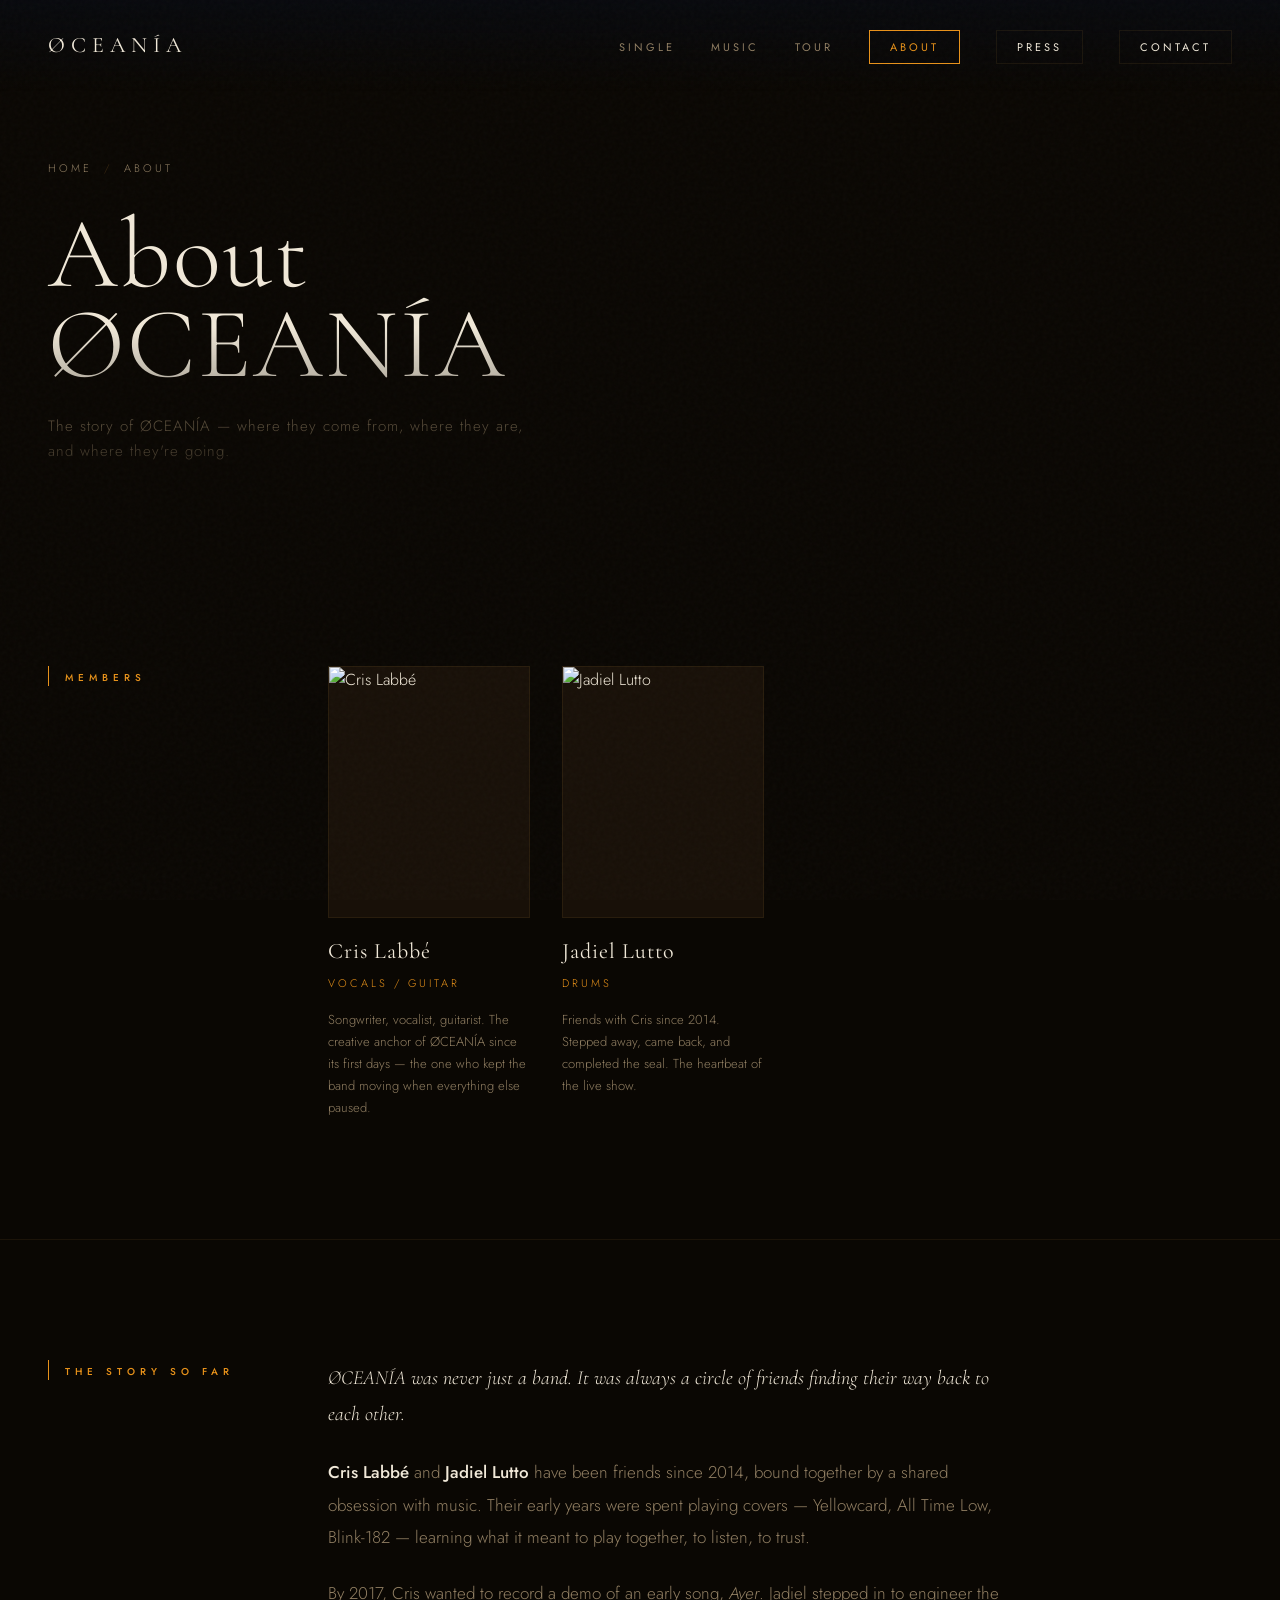
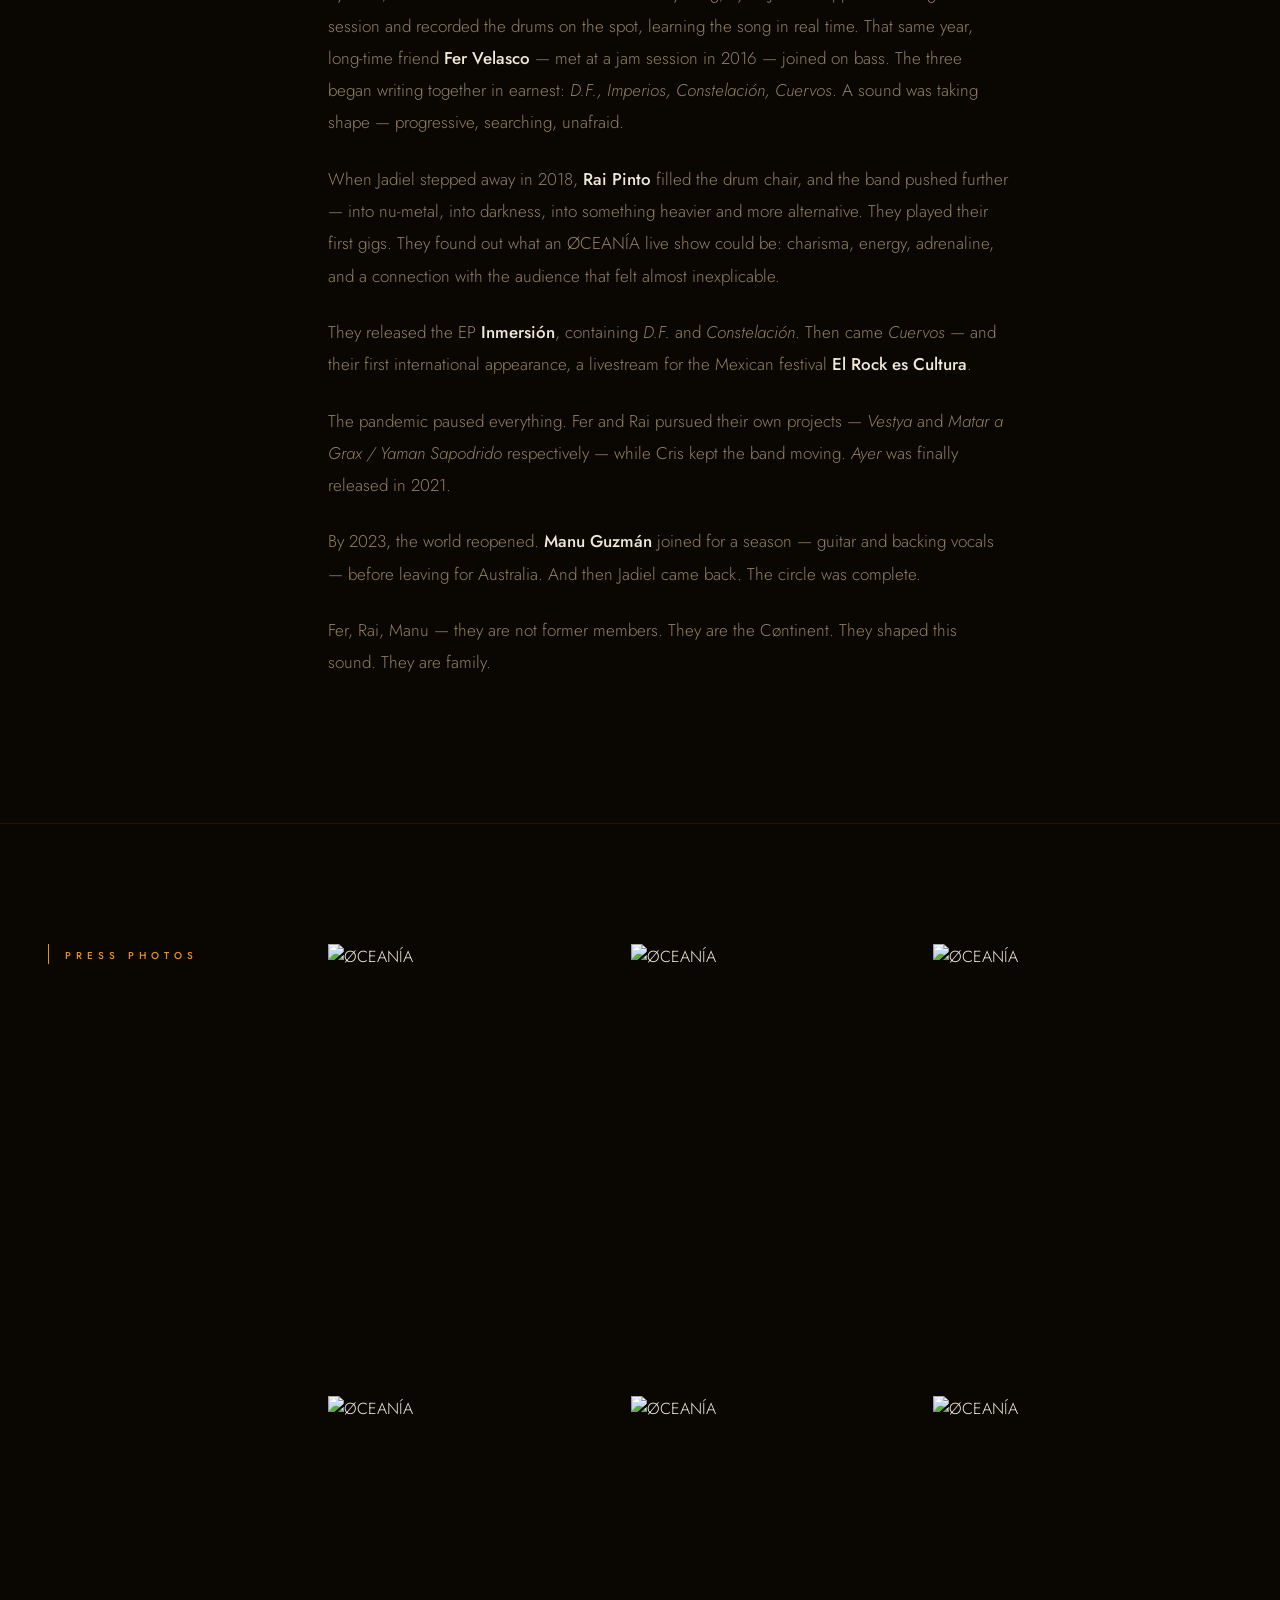
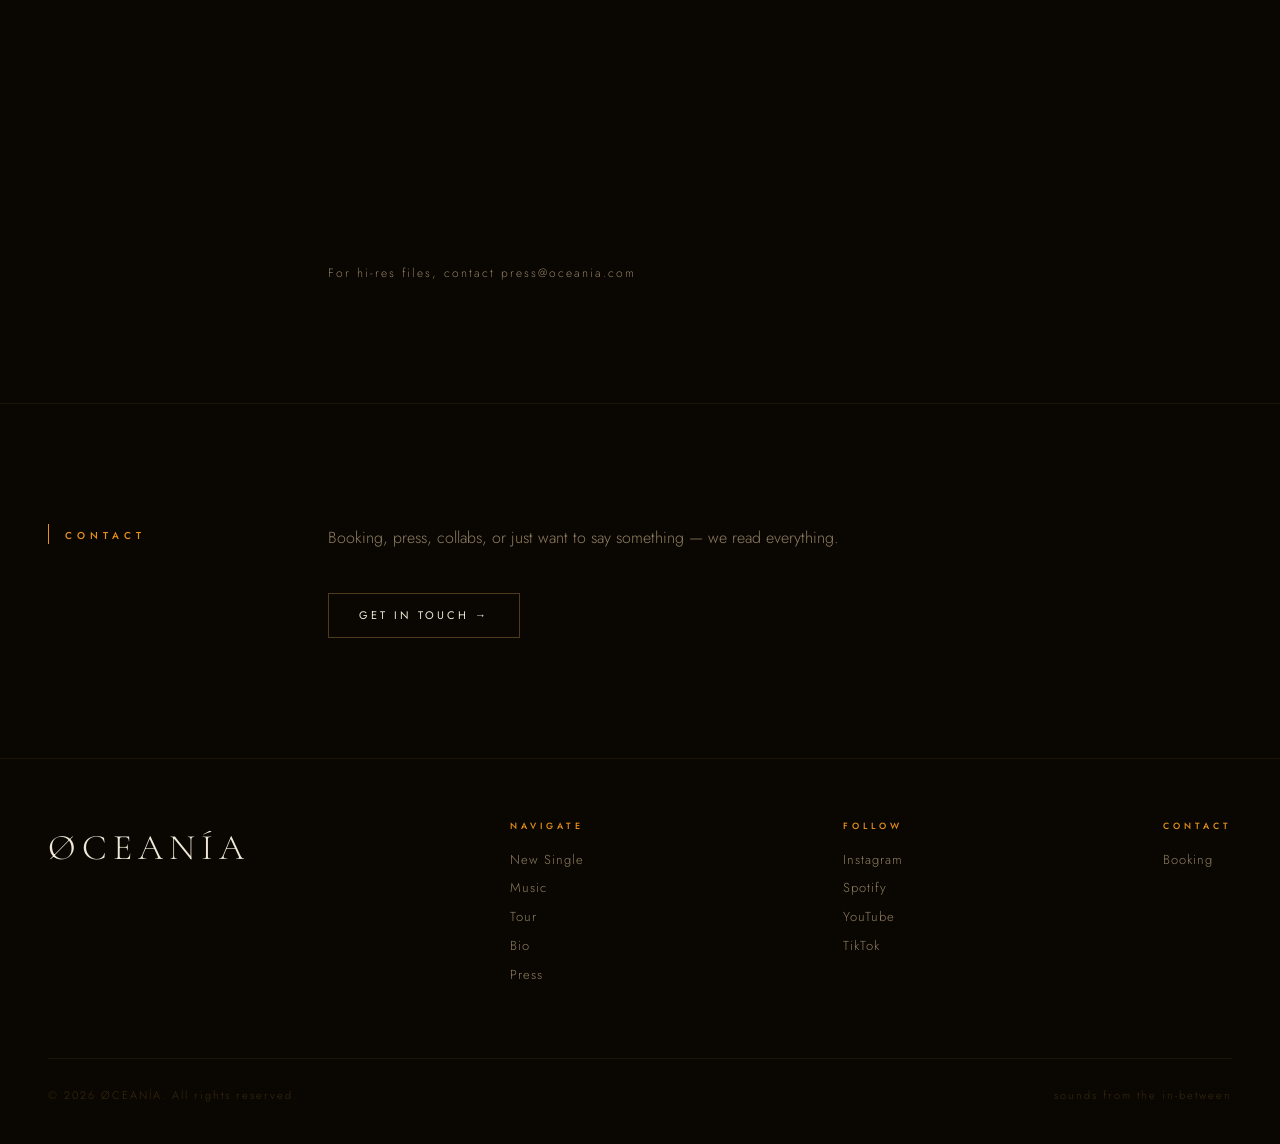
==== bio.html @ f7e3e427 "Add files via upload" ====
<!DOCTYPE html>
<!--
  ============================================================
  ØCEANÍA — Bio / Press Page
  FILE: bio.html
  ============================================================

  PAGE STRUCTURE:
  1. <head>             → Meta tags, fonts, linked stylesheet
  2. <nav>              → Fixed navigation bar
  3. .page-hero         → Title banner
  4. #story-so-far      → The Story So Far — band history
  5. #story-right-now   → The Story Right Now — current chapter / press
  6. #members           → Cris & Jadiel + the extended family
  7. #photos            → Press photo gallery
  8. #contact           → Booking and press contacts
  9. <footer>           → Footer

  LINKED FILES:
  - styles.css  → all visual styles
  - script.js   → nav scroll + reveal animations
  ============================================================
-->
<html lang="en">
<head>
  <meta charset="UTF-8">
  <meta name="viewport" content="width=device-width, initial-scale=1.0">
  <meta name="description" content="ØCEANÍA — The story of Cris Labbé and Jadiel Lutto. Bio, press, and contact.">
  <title>ØCEANÍA — About</title>

  <link href="https://fonts.googleapis.com/css2?family=Cormorant+Garamond:ital,wght@0,300;0,400;0,600;1,300;1,400&family=Jost:wght@200;300;400;500&display=swap" rel="stylesheet">
  <link rel="stylesheet" href="styles.css">
</head>
<body>

  <!-- ============================================================
       NAVIGATION
       Same structure as index.html.
       "nav-active" highlights the current page.
  ============================================================ -->
  <nav class="nav" id="main-nav">
    <a href="index.html" class="nav-logo">ØCEANÍA</a>
    <ul class="nav-links">
      <li><a href="index.html#single">Single</a></li>
      <li><a href="index.html#music">Music</a></li>
      <li><a href="index.html#tour">Tour</a></li>
      <li><a href="bio.html" class="nav-cta nav-active">About</a></li>
      <li><a href="press.html" class="nav-cta">Press</a></li>
      <li><a href="contact.html" class="nav-cta">Contact</a></li>
    </ul>
  </nav>


  <!-- ============================================================
       PAGE HERO / TITLE BANNER
  ============================================================ -->
  <header class="page-hero bio-page-hero">
    <div class="page-hero-inner">

      <div class="breadcrumb">
        <a href="index.html">Home</a>
        <span class="breadcrumb-sep">/</span>
        <span>About</span>
      </div>

      <h1 class="page-hero-title">About <br> ØCEANÍA</h1>

      <p class="page-hero-sub">
        The story of ØCEANÍA — where they come from,
        where they are, and where they're going.
      </p>

    </div>
  </header>

<!-- ============================================================
       SECTION 3: THE MEMBERS
       ============================================================
       TO ADD PHOTOS — replace .member-photo-placeholder with:
       <img src="images/cris.jpg" alt="Cris Labbé">
  ============================================================ -->
  <section class="bio-section" id="members">
    <div class="two-col reveal">

      <div class="col-label">
        <p class="col-label-text">Members</p>
      </div>

      <div>
        <div class="members-grid">

          <!-- CRIS LABBÉ -->
          <div class="member-card">
            <div class="member-photo">
              <img src="images/Members/member-cris-racconto.jpg" alt="Cris Labbé">
              <div class="member-photo-placeholder">
              </div>
            </div>
            <p class="member-name">Cris Labbé</p>
            <p class="member-role">Vocals / Guitar</p>
            <p class="member-bio">
              Songwriter, vocalist, guitarist. The creative anchor
              of ØCEANÍA since its first days — the one who kept
              the band moving when everything else paused.
            </p>
          </div>

          <!-- JADIEL LUTTO -->
          <div class="member-card">
            <div class="member-photo">
                <img src="images/Members/member-jadiel-racconto.jpg" alt="Jadiel Lutto">
              <div class="member-photo-placeholder">
                <p class="photo-hint"></p>
              </div>
            </div>
            <p class="member-name">Jadiel Lutto</p>
            <p class="member-role">Drums</p>
            <p class="member-bio">
              Friends with Cris since 2014. Stepped away,
              came back, and completed the seal. The heartbeat
              of the live show.
            </p>
          </div>

        </div>
      </section>
  

  <!-- ============================================================
       SECTION 1: THE STORY SO FAR
       ============================================================
       The full band history.
       Named as a nod to The Story So Far — intentional reference.
       Update this as the band's history grows.
  ============================================================ -->
  <section class="bio-section" id="story-so-far">
    <div class="two-col reveal">

      <div class="col-label">
        <p class="col-label-text">The Story So Far</p>
      </div>

      <div class="bio-text">

        <!-- Opening pull quote — the emotional core -->
        <p>
          ØCEANÍA was never just a band. It was always a circle
          of friends finding their way back to each other.
        </p>

        <p>
          <strong>Cris Labbé</strong> and <strong>Jadiel Lutto</strong>
          have been friends since 2014, bound together by a shared
          obsession with music. Their early years were spent playing
          covers — Yellowcard, All Time Low, Blink-182 — learning
          what it meant to play together, to listen, to trust.
        </p>

        <p>
          By 2017, Cris wanted to record a demo of an early song,
          <em>Ayer</em>. Jadiel stepped in to engineer the session
          and recorded the drums on the spot, learning the song in
          real time. That same year, long-time friend
          <strong>Fer Velasco</strong> — met at a jam session in 2016 —
          joined on bass. The three began writing together in earnest:
          <em>D.F., Imperios, Constelación, Cuervos</em>. A sound
          was taking shape — progressive, searching, unafraid.
        </p>

        <p>
          When Jadiel stepped away in 2018, <strong>Rai Pinto</strong>
          filled the drum chair, and the band pushed further —
          into nu-metal, into darkness, into something heavier and
          more alternative. They played their first gigs. They found
          out what an ØCEANÍA live show could be: charisma, energy,
          adrenaline, and a connection with the audience that felt
          almost inexplicable.
        </p>

        <p>
          They released the EP <strong>Inmersión</strong>, containing
          <em>D.F.</em> and <em>Constelación</em>. Then came
          <em>Cuervos</em> — and their first international appearance,
          a livestream for the Mexican festival
          <strong>El Rock es Cultura</strong>.
        </p>

        <p>
          The pandemic paused everything. Fer and Rai pursued their
          own projects — <em>Vestya</em> and <em>Matar a Grax / Yaman Sapodrido</em>
          respectively — while Cris kept the band moving. <em>Ayer</em>
          was finally released in 2021.
        </p>

        <p>
          By 2023, the world reopened. <strong>Manu Guzmán</strong>
          joined for a season — guitar and backing vocals — before
          leaving for Australia. And then Jadiel came back.
          The circle was complete.
        </p>

        <p>
          Fer, Rai, Manu — they are not former members.
          They are the Cøntinent. They shaped this sound.
          They are family.
        </p>

      </div>
    </div>
  </section>


  

  


  <!-- ============================================================
       SECTION 4: PRESS PHOTOS
       ============================================================
       TO USE REAL PHOTOS — replace .press-photo-inner with:
       <img src="images/press-1.jpg" alt="ØCEANÍA" style="width:100%;height:100%;object-fit:cover;">
  ============================================================ -->
  <section class="bio-section" id="photos">
    <div class="two-col reveal">

      <div class="col-label">
        <p class="col-label-text">Press Photos</p>
      </div>

      <div>
        <div class="photos-grid">

          <div class="press-photo">
            <img src="images/Live/live-oceania-1.jpeg" alt="ØCEANÍA" style="width:100%;height:100%;object-fit:cover;">
            <div class="press-photo-overlay">
              <a href="images/Live/live-oceania-1.jpeg" class="photo-download-hint" download>Download ↓</a>
            </div>
          </div>

          <div class="press-photo">
            <img src="images/Live/live-oceania-2.jpeg" alt="ØCEANÍA" style="width:100%;height:100%;object-fit:cover;">
            <div class="press-photo-overlay">
              <a href="images/Live/live-oceania-2.jpeg" class="photo-download-hint" download>Download ↓</a>
            </div>
          </div>

          <div class="press-photo">
            <img src="images/Live/live-oceania-3.jpeg" alt="ØCEANÍA" style="width:100%;height:100%;object-fit:cover;">
            <div class="press-photo-overlay">
              <a href="images/Live/live-oceania-3.jpeg" class="photo-download-hint" download>Download ↓</a>
            </div>
          </div>

          <div class="press-photo">
            <img src="images/Live/live-oceania-4.jpeg" alt="ØCEANÍA" style="width:100%;height:100%;object-fit:cover;">
            <div class="press-photo-overlay">
              <a href="images/Live/live-oceania-4.jpeg" class="photo-download-hint" download>Download ↓</a>
            </div>
          </div>

          <div class="press-photo">
            <img src="images/Live/live-oceania-5.jpeg" alt="ØCEANÍA" style="width:100%;height:100%;object-fit:cover;">
            <div class="press-photo-overlay">
              <a href="images/Live/live-oceania-5.jpeg" class="photo-download-hint" download>Download ↓</a>
            </div>
          </div>

             <div class="press-photo">
            <img src="images/Live/live-oceania-6.jpeg" alt="ØCEANÍA" style="width:100%;height:100%;object-fit:cover;">
            <div class="press-photo-overlay">
              <a href="images/Live/live-oceania-6.jpeg" class="photo-download-hint" download>Download ↓</a>
            </div>
          </div>

        </div>

        <p class="photos-note">
          For hi-res files, contact press@oceania.com
        </p>
      </div>

    </div>
  </section>



  <!-- ============================================================
       SECTION 5: CONTACT CTA
       Form lives on contact.html
  ============================================================ -->
  <section class="bio-section" id="contact">
    <div class="two-col reveal">

      <div class="col-label">
        <p class="col-label-text">Contact</p>
      </div>

      <div>
        <p class="contact-form-intro">
          Booking, press, collabs, or just want to say something —
          we read everything.
        </p>
        <a href="contact.html" class="btn-outline">Get in touch →</a>
      </div>

    </div>
  </section>



   <!-- ============================================================
       FOOTER
  ============================================================ -->
  <footer>
    <div class="footer-top">

      <!-- Band name / logo -->
      <div class="footer-logo">ØCEANÍA</div>

      <!-- Navigation column -->
      <div class="footer-col">
        <h4>Navigate</h4>
        <a href="#single">New Single</a>
        <a href="#music">Music</a>
        <a href="#tour">Tour</a>
        <!-- Link to the separate bio page -->
        <a href="bio.html">Bio</a>
        <a href="press.html">Press</a>
      </div>

      <!-- Social links column -->
      <!-- Replace # with your actual social media profile URLs -->
      <div class="footer-col">
        <h4>Follow</h4>
        <a href="https://www.instagram.com/oceania_banda/" target="_blank" rel="noopener">Instagram</a>
        <a href="https://open.spotify.com/artist/15QX2MFDLf2Owsq7GIjmwU" target="_blank" rel="noopener">Spotify</a>
        <a href="https://www.youtube.com/channel/UCTxrDLlP-fS4F4I4i0163rA" target="_blank" rel="noopener">YouTube</a>
        <a href="https://www.tiktok.com/@oceania_music" target="_blank" rel="noopener">TikTok</a>
      </div>

      <!-- Contact column -->
      <div class="footer-col">
        <h4>Contact</h4>
        <!-- Replace with real email addresses -->
        <a href="mailto:dahlia.ruizvera@gmail.com">Booking</a>
      </div>

    </div>

    <!-- Bottom bar: copyright + tagline -->
    <div class="footer-bottom">
      <p class="footer-copy">© 2026 ØCEANÍA. All rights reserved.</p>
      <p class="footer-copy">sounds from the in-between</p>
    </div>

  </footer>
  <script src="script.js"></script>
</body>
</html>
---- styles.css ----
/* ============================================================
   ØCEANÍA — Main Stylesheet
   FILE: styles.css
   Shared across: index.html, bio.html, press.html, contact.html

   STRUCTURE:
   1.  CSS Custom Properties
   2.  Reset & Base
   3.  Film Grain Overlay
   4.  Navigation
   5.  Hero Section (index.html)
   6.  Buttons
   7.  Featured Single Section
   8.  Band Intro Snippet
   9.  Section Header (reusable)
   10. Singles / Music Section
   11. Tour Section
   12. Cøntinent Section
   13. Footer
   14. Keyframe Animations
   15. Scroll Reveal
   16. Responsive / Media Queries
   17. Page Hero (bio, press, contact)
   18. Bio Page — Story, Members, Photos
   19. Press Page — Story, EPK, Photos
   20. Contact Form
============================================================ */


/* ============================================================
   1. CSS CUSTOM PROPERTIES
   — Edit these to retheme the entire site at once.
   — Current palette: Racconto / Amber era.
   — Original ocean/blue palette saved below as a comment.
============================================================ */
:root {
  --color-bg:         #0a0703;
  --color-surface:    #110d05;
  --color-panel:      #181008;
  --color-border:     rgba(240, 180, 80, 0.08);
  --color-accent:     #e8921a;
  --color-accent-dim: rgba(232, 146, 26, 0.15);
  --color-text:       #f0e8d8;
  --color-text-dim:   #907e62;
  --color-text-faint: #3a2a10;

  --font-display: 'Cormorant Garamond', Georgia, serif;
  --font-body:    'Jost', sans-serif;

  --space-xs: 8px;
  --space-sm: 16px;
  --space-md: 32px;
  --space-lg: 64px;
  --space-xl: 120px;

  --transition-fast:   0.2s ease;
  --transition-smooth: 0.4s cubic-bezier(0.25, 0.46, 0.45, 0.94);
  --transition-slow:   0.8s cubic-bezier(0.25, 0.46, 0.45, 0.94);
}

/*
  ORIGINAL OCEAN / BLUE PALETTE — saved for future single switcher:
  --color-bg:         #080a0f;
  --color-surface:    #0d1018;
  --color-panel:      #111520;
  --color-border:     rgba(180, 200, 220, 0.08);
  --color-accent:     #7eb8c9;
  --color-accent-dim: rgba(126, 184, 201, 0.15);
  --color-text:       #d4dde8;
  --color-text-dim:   #5a6a7a;
  --color-text-faint: #2a3a4a;
*/


/* ============================================================
   2. RESET & BASE
============================================================ */
*, *::before, *::after {
  margin: 0;
  padding: 0;
  box-sizing: border-box;
}

html { scroll-behavior: smooth; }

body {
  background-color: var(--color-bg);
  color: var(--color-text);
  font-family: var(--font-body);
  font-weight: 300;
  line-height: 1.6;
  overflow-x: hidden;
}

ul, ol { list-style: none; }
a { text-decoration: none; color: inherit; }
img { max-width: 100%; display: block; }


/* ============================================================
   3. FILM GRAIN OVERLAY
   — Subtle texture rendered as an inline SVG data URI.
   — Fixed so it covers the whole viewport at all times.
   — z-index 9999 keeps it above everything else.
============================================================ */
body::before {
  content: '';
  position: fixed;
  inset: 0;
  background-image: url("data:image/svg+xml,%3Csvg viewBox='0 0 256 256' xmlns='http://www.w3.org/2000/svg'%3E%3Cfilter id='grain'%3E%3CfeTurbulence type='fractalNoise' baseFrequency='0.9' numOctaves='4' stitchTiles='stitch'/%3E%3C/filter%3E%3Crect width='100%25' height='100%25' filter='url(%23grain)' opacity='1'/%3E%3C/svg%3E");
  opacity: 0.028;
  pointer-events: none;
  z-index: 9999;
}


/* ============================================================
   4. NAVIGATION
   — Fixed to top, fades from gradient to frosted glass on scroll.
   — .nav-scrolled is toggled by script.js after 60px of scroll.
   — .nav-active marks the current page link (add manually per page).
   — .nav-cta is the bordered "call to action" link (e.g. Contact).
============================================================ */
.nav {
  position: fixed;
  top: 0;
  left: 0;
  right: 0;
  z-index: 100;
  padding: 28px 48px;
  display: flex;
  justify-content: space-between;
  align-items: center;
  background: linear-gradient(to bottom, rgba(8, 10, 15, 0.9) 0%, transparent 100%);
  transition: padding var(--transition-fast), background var(--transition-fast);
}

.nav.nav-scrolled {
  padding: 18px 48px;
  background: rgba(8, 10, 15, 0.92);
  backdrop-filter: blur(12px);
  -webkit-backdrop-filter: blur(12px);
  border-bottom: 1px solid var(--color-border);
}

.nav-logo {
  font-family: var(--font-display);
  font-size: 22px;
  font-weight: 400;
  letter-spacing: 6px;
  color: var(--color-text);
  text-transform: uppercase;
  transition: color var(--transition-fast);
}

.nav-logo:hover { color: var(--color-accent); }

.nav-links {
  display: flex;
  gap: 36px;
  align-items: center;
}

.nav-links a {
  font-size: 11px;
  font-weight: 400;
  letter-spacing: 3px;
  text-transform: uppercase;
  color: var(--color-text-dim);
  transition: color var(--transition-fast);
  position: relative;
}

/* Animated underline on hover */
.nav-links a::after {
  content: '';
  position: absolute;
  bottom: -4px;
  left: 0;
  width: 0;
  height: 1px;
  background: var(--color-accent);
  transition: width var(--transition-smooth);
}

.nav-links a:hover { color: var(--color-text); }
.nav-links a:hover::after { width: 100%; }

/* Bordered CTA button (e.g. "Contact") */
.nav-links .nav-cta {
  border: 1px solid var(--color-border);
  padding: 8px 20px;
  color: var(--color-text);
  transition: border-color var(--transition-fast), color var(--transition-fast);
}

.nav-links .nav-cta::after { display: none; }

.nav-links .nav-cta:hover {
  border-color: var(--color-accent);
  color: var(--color-accent);
}

/* Active page — add class="nav-active" to the current page link */
.nav-links .nav-active {
  border-color: var(--color-accent);
  color: var(--color-accent);
}


/* ============================================================
   5. HERO SECTION
   — Full-viewport landing section on index.html only.
   — .hero-bg holds the background photo (fades in on load).
   — Content animates up with staggered delays via keyframes.
   — Parallax effect is applied by script.js on scroll.
============================================================ */
.hero {
  position: relative;
  height: 100svh;
  min-height: 600px;
  display: flex;
  flex-direction: column;
  justify-content: flex-end;
  align-items: flex-start;
  overflow: hidden;
}

.hero-bg {
  position: absolute;
  inset: 0;
  background: url('images/Banners/banner-main-racconto.jpg') center/cover no-repeat;
  opacity: 0;
  animation: fadeIn 2s 0.2s forwards;
}

/* Dark gradient overlay so text stays readable over the photo */
.hero-bg::after {
  content: '';
  position: absolute;
  inset: 0;
  background: linear-gradient(
    to top,
    rgba(8, 10, 15, 1) 0%,
    rgba(8, 10, 15, 0.4) 40%,
    transparent 70%
  );
}

.hero-content {
  position: relative;
  z-index: 2;
  padding: 0 48px var(--space-xl);
  max-width: 900px;
}

.hero-eyebrow {
  color: #fff;
  opacity: 0.7;
  font-size: 11px;
  font-weight: 400;
  letter-spacing: 5px;
  text-transform: uppercase;
  margin-bottom: 20px;
  animation: fadeSlideUp 1s 0.3s forwards;
}

.hero-title {
  font-family: var(--font-display);
  font-size: clamp(70px, 12vw, 160px);
  font-weight: 300;
  line-height: 0.9;
  letter-spacing: -1px;
  color: var(--color-text);
  opacity: 0;
  animation: fadeSlideUp 1s 0.5s forwards;
}

.hero-subtitle {
  font-family: var(--font-display);
  font-size: clamp(18px, 3vw, 28px);
  font-style: italic;
  font-weight: 300;
  color: var(--color-text-dim);
  margin-top: 12px;
  letter-spacing: 2px;
  opacity: 0;
  animation: fadeSlideUp 1s 0.7s forwards;
}

.hero-actions {
  display: flex;
  align-items: center;
  gap: 24px;
  margin-top: 40px;
  opacity: 0;
  animation: fadeSlideUp 1s 0.9s forwards;
}

.hero-line {
  width: 60px;
  height: 1px;
  background: var(--color-accent);
  opacity: 0.5;
}

/* Vertical "scroll" indicator, bottom-right corner */
.hero-scroll {
  position: absolute;
  bottom: 40px;
  right: 48px;
  z-index: 2;
  display: flex;
  flex-direction: column;
  align-items: center;
  gap: 10px;
  opacity: 0;
  animation: fadeIn 1s 1.4s forwards;
}

.hero-scroll span {
  font-size: 9px;
  letter-spacing: 4px;
  text-transform: uppercase;
  color: var(--color-text-dim);
  writing-mode: vertical-rl;
}

.scroll-bar {
  width: 1px;
  height: 50px;
  background: linear-gradient(to bottom, var(--color-accent), transparent);
  animation: scrollPulse 2s ease-in-out infinite;
}


/* ============================================================
   6. BUTTONS
   — .btn-outline is the main CTA button used across all pages.
============================================================ */
.btn-outline {
  display: inline-flex;
  align-items: center;
  gap: 10px;
  padding: 13px 30px;
  border: 1px solid rgba(240, 180, 80, 0.3);
  font-family: var(--font-body);
  font-size: 11px;
  font-weight: 400;
  letter-spacing: 3px;
  text-transform: uppercase;
  color: var(--color-text);
  cursor: pointer;
  transition: border-color var(--transition-fast),
              background  var(--transition-fast),
              color       var(--transition-fast);
}

.btn-outline:hover {
  border-color: var(--color-accent);
  background: var(--color-accent-dim);
  color: var(--color-accent);
}


/* ============================================================
   7. FEATURED SINGLE SECTION
   — Two-column layout: artwork left, info right.
   — Used on index.html to spotlight the current single (Racconto).
============================================================ */
.featured-single {
  padding: var(--space-xl) 48px;
  background: var(--color-surface);
  border-top: 1px solid var(--color-border);
  border-bottom: 1px solid var(--color-border);
}

.featured-single-inner {
  display: grid;
  grid-template-columns: 1fr 1fr;
  gap: 80px;
  align-items: center;
  max-width: 1200px;
  margin: 0 auto;
}

.single-artwork {
  position: relative;
  aspect-ratio: 1;
  overflow: hidden;
}

/* Fallback gradient shown if artwork image is missing */
.single-artwork-placeholder {
  width: 100%;
  height: 100%;
  background:
    radial-gradient(circle at 40% 60%, rgba(40, 100, 140, 0.3) 0%, transparent 60%),
    radial-gradient(circle at 70% 30%, rgba(20, 50, 80, 0.4) 0%, transparent 50%),
    linear-gradient(135deg, #0d1a28, #060c14, #0a1520);
  display: flex;
  align-items: center;
  justify-content: center;
  border: 1px solid var(--color-border);
}

.artwork-watermark {
  font-family: var(--font-display);
  font-size: 64px;
  font-weight: 300;
  letter-spacing: 8px;
  color: rgba(126, 184, 201, 0.06);
  text-transform: uppercase;
  text-align: center;
  user-select: none;
}

/* Corner accent decorations on the placeholder */
.single-artwork-placeholder::before,
.single-artwork-placeholder::after {
  content: '';
  position: absolute;
  width: 30px;
  height: 30px;
  border-color: rgba(126, 184, 201, 0.2);
  border-style: solid;
}

.single-artwork-placeholder::before {
  top: 16px;
  left: 16px;
  border-width: 1px 0 0 1px;
}

.single-artwork-placeholder::after {
  bottom: 16px;
  right: 16px;
  border-width: 0 1px 1px 0;
}

.single-info {
  display: flex;
  flex-direction: column;
  gap: 20px;
}

/* "New Single" pill with animated blinking dot */
.single-tag {
  display: inline-flex;
  align-items: center;
  gap: 10px;
  font-size: 10px;
  font-weight: 500;
  letter-spacing: 4px;
  text-transform: uppercase;
  color: var(--color-accent);
}

.single-tag::before {
  content: '';
  width: 6px;
  height: 6px;
  border-radius: 50%;
  background: var(--color-accent);
  animation: blink 2s ease-in-out infinite;
}

.single-title {
  font-family: var(--font-display);
  font-size: clamp(52px, 7vw, 90px);
  font-weight: 300;
  line-height: 0.95;
  letter-spacing: 2px;
  color: var(--color-text);
}

.single-title em {
  font-style: italic;
  color: var(--color-accent);
}

.single-meta {
  font-size: 12px;
  letter-spacing: 3px;
  text-transform: uppercase;
  color: var(--color-text-dim);
}

.single-description {
  font-size: 16px;
  line-height: 1.8;
  color: var(--color-text-dim);
  max-width: 420px;
  font-weight: 300;
}

.single-links {
  display: flex;
  flex-wrap: wrap;
  gap: 12px;
  margin-top: 8px;
}

.stream-link {
  display: inline-flex;
  align-items: center;
  padding: 10px 20px;
  border: 1px solid var(--color-border);
  font-size: 11px;
  font-weight: 400;
  letter-spacing: 2px;
  text-transform: uppercase;
  color: var(--color-text-dim);
  transition: all var(--transition-fast);
}

.stream-link:hover {
  border-color: var(--color-accent);
  color: var(--color-accent);
  background: var(--color-accent-dim);
}


/* ============================================================
   8. BAND INTRO SNIPPET
   — Centered section on index.html with diagonal text flow:
     eyebrow pulls left → body centers → closer pulls right.
   — Scroll reveal animations staggered (see section 15).
============================================================ */
.band-intro-section {
  padding: var(--space-xl) 48px;
  border-top: 1px solid var(--color-border);
  text-align: center;
}

.band-intro-inner {
  max-width: 680px;
  margin: 0 auto;
}

.band-intro-eyebrow {
  font-size: 20px;
  font-weight: 500;
  letter-spacing: 5px;
  text-transform: uppercase;
  color: var(--color-accent);
  margin-bottom: 12px;
  text-align: left;
}

.band-intro-body {
  font-family: var(--font-display);
  font-size: 30px;
  font-style: italic;
  font-weight: 300;
  line-height: 1.8;
  color: var(--color-text-dim);
  margin-bottom: 32px;
  max-width: 560px;
}

.band-intro-closer {
  text-align: right;
  font-size: 20px;
  font-weight: 500;
  letter-spacing: 5px;
  text-transform: uppercase;
  color: var(--color-accent);
  margin-top: 12px;
}

.band-intro-section .btn-outline {
  padding: 16px 40px;
  margin-top: 24px;
}


/* ============================================================
   9. SECTION HEADER (reusable)
   — Used above singles, tour, and other grid sections.
============================================================ */
.section-header { margin-bottom: 60px; }

.section-eyebrow {
  font-size: 10px;
  font-weight: 500;
  letter-spacing: 5px;
  text-transform: uppercase;
  color: var(--color-accent);
  margin-bottom: 12px;
}

.section-title {
  font-family: var(--font-display);
  font-size: clamp(36px, 5vw, 64px);
  font-weight: 300;
  letter-spacing: 1px;
  line-height: 1;
  color: var(--color-text);
}


/* ============================================================
   10. SINGLES / MUSIC SECTION
   — Grid of square cards, one per release.
   — Each card is wrapped in an <a> tag linking to the smart link.
   — Default state: sepia/desaturated. Hover: full color.
   — .single-card-tag is the "New!" / "Next Release" badge.
============================================================ */
.singles-section {
  padding: var(--space-xl) 48px;
  border-top: 1px solid var(--color-border);
}

.singles-grid {
  display: grid;
  grid-template-columns: repeat(auto-fill, minmax(280px, 1fr));
  gap: 2px;
}

.single-card {
  position: relative;
  aspect-ratio: 1;
  overflow: hidden;
  cursor: pointer;
}

.single-card-art {
  width: 100%;
  height: 100%;
  transition: transform var(--transition-slow);
}

.single-card:hover .single-card-art { transform: scale(1.06); }

/* Fallback gradient backgrounds — shown only if no <img> is present */
.single-card:nth-child(1) .single-card-art {
  background: radial-gradient(circle at 30% 70%, #0d2535, transparent 60%),
              linear-gradient(135deg, #0a1a26, #06101a);
}
.single-card:nth-child(2) .single-card-art {
  background: radial-gradient(circle at 70% 30%, #1a2030, transparent 55%),
              linear-gradient(200deg, #0f1520, #080c14);
}
.single-card:nth-child(3) .single-card-art {
  background: radial-gradient(circle at 50% 80%, #0d1e30, transparent 65%),
              linear-gradient(45deg, #0a1825, #070e18);
}
.single-card:nth-child(4) .single-card-art {
  background: radial-gradient(circle at 20% 40%, #152535, transparent 60%),
              linear-gradient(100deg, #0c1a28, #080f1a);
}

/* Dark overlay fades in on hover, reveals the "Listen" text */
.single-card-overlay {
  position: absolute;
  inset: 0;
  background: linear-gradient(
    to top,
    rgba(8, 10, 15, 0.95) 0%,
    rgba(8, 10, 15, 0.3) 50%,
    transparent 100%
  );
  opacity: 0;
  transition: opacity var(--transition-smooth);
  display: flex;
  flex-direction: column;
  justify-content: flex-end;
  padding: 28px;
}

.single-card:hover .single-card-overlay { opacity: 1; }

/* Title + year label always visible at card bottom */
.single-card-label {
  position: absolute;
  bottom: 0;
  left: 0;
  right: 0;
  padding: 60px 24px 24px;
  background: linear-gradient(to top, rgba(8, 10, 15, 0.9), transparent);
}

.single-card-year {
  font-size: 10px;
  letter-spacing: 3px;
  color: var(--color-accent);
  text-transform: uppercase;
  margin-bottom: 4px;
}

.single-card-name {
  font-family: var(--font-display);
  font-size: 22px;
  font-weight: 400;
  letter-spacing: 1px;
  color: var(--color-text);
}

/* "Listen on Spotify →" slides up on hover */
.single-card-listen {
  font-size: 10px;
  letter-spacing: 3px;
  text-transform: uppercase;
  color: var(--color-accent);
  font-weight: 400;
  margin-top: 10px;
  opacity: 0;
  transform: translateY(10px);
  transition: opacity var(--transition-smooth), transform var(--transition-smooth);
}

.single-card:hover .single-card-listen {
  opacity: 1;
  transform: translateY(0);
}

/* "New!" / "Next Release" badge — top-right corner of the card */
.single-card-tag {
  position: absolute;
  top: 16px;
  right: 16px;
  padding: 6px 14px;
  background: var(--color-accent);
  color: var(--color-bg);
  font-size: 9px;
  font-weight: 500;
  letter-spacing: 3px;
  text-transform: uppercase;
}

/* Artwork: desaturated by default, full colour on hover */
.single-card-art img {
  width: 100%;
  height: 100%;
  object-fit: cover;
  display: block;
  filter: sepia(100%) brightness(0.6);
  transition: filter var(--transition-slow);
}

.single-card:hover .single-card-art img {
  filter: sepia(0%) brightness(1);
}


/* ============================================================
   11. TOUR SECTION
   — When no dates are live, show .tour-tba.
   — Individual .tour-row items are commented out in the HTML
     until actual dates are booked.
============================================================ */
.tour-section {
  padding: var(--space-xl) 48px;
  background: var(--color-surface);
  border-top: 1px solid var(--color-border);
  text-align: center;
}

.tour-list { border-top: 1px solid var(--color-border); }

/* Placeholder shown when no dates are booked */
.tour-tba {
  padding: 60px 0;
  border-top: 1px solid var(--color-border);
  border-bottom: 1px solid var(--color-border);
  font-family: var(--font-display);
  font-size: 24px;
  font-style: italic;
  font-weight: 300;
  color: var(--color-text-dim);
  letter-spacing: 1px;
}

.tour-row {
  display: grid;
  grid-template-columns: 140px 1fr auto;
  align-items: center;
  gap: var(--space-md);
  padding: 28px 0;
  border-bottom: 1px solid var(--color-border);
  transition: background var(--transition-fast);
  cursor: default;
}

.tour-row:hover {
  background: rgba(240, 180, 80, 0.03);
  padding-left: 12px;
  transition: all var(--transition-fast);
}

.tour-row:hover .tour-ticket { opacity: 1; }

.tour-date {
  font-family: var(--font-display);
  font-size: 36px;
  font-weight: 300;
  color: var(--color-accent);
  line-height: 1;
}

.tour-date-month {
  font-size: 11px;
  letter-spacing: 2px;
  text-transform: uppercase;
  color: var(--color-text-dim);
  margin-top: 2px;
}

.tour-venue {
  font-family: var(--font-display);
  font-size: 22px;
  font-weight: 400;
  letter-spacing: 0.5px;
  color: var(--color-text);
}

.tour-city {
  font-size: 12px;
  letter-spacing: 2px;
  text-transform: uppercase;
  color: var(--color-text-dim);
  margin-top: 4px;
}

.tour-ticket {
  padding: 10px 24px;
  border: 1px solid var(--color-border);
  font-size: 11px;
  letter-spacing: 3px;
  text-transform: uppercase;
  color: var(--color-text);
  font-family: var(--font-body);
  cursor: pointer;
  background: transparent;
  opacity: 0.3;
  transition: all var(--transition-fast);
}

.tour-ticket:hover {
  background: var(--color-accent-dim);
  border-color: var(--color-accent);
  color: var(--color-accent);
  opacity: 1;
}

.tour-ticket.sold-out {
  opacity: 0.3 !important;
  cursor: not-allowed;
  color: var(--color-text-dim);
}

.tour-ticket.sold-out:hover {
  background: transparent;
  border-color: var(--color-border);
  color: var(--color-text-dim);
}


/* ============================================================
   12. CØNTINENT SECTION
   — Fan community section at the bottom of index.html.
   — Ambient radial glow sits behind the title.
   — Mailing list form is in the HTML, commented out until needed.
============================================================ */
.continent-section {
  padding: var(--space-xl) 48px;
  text-align: center;
  border-top: 1px solid var(--color-border);
  position: relative;
  overflow: hidden;
}

/* Ambient radial glow behind the title */
.continent-section::before {
  content: '';
  position: absolute;
  top: 50%;
  left: 50%;
  transform: translate(-50%, -50%);
  width: 600px;
  height: 600px;
  background: radial-gradient(circle, var(--color-accent-dim) 0%, transparent 70%);
  pointer-events: none;
}

.continent-inner {
  position: relative;
  z-index: 1;
  max-width: 700px;
  margin: 0 auto;
  display: flex;
  flex-direction: column;
  align-items: center;
  gap: 24px;
}

.continent-eyebrow {
  font-size: 10px;
  font-weight: 500;
  letter-spacing: 5px;
  text-transform: uppercase;
  color: var(--color-accent);
}

.continent-title {
  font-family: var(--font-display);
  font-size: clamp(48px, 8vw, 100px);
  font-weight: 300;
  line-height: 1;
  letter-spacing: 1px;
  color: var(--color-text);
}

.continent-title em {
  font-style: italic;
  color: var(--color-accent);
}

.continent-sub {
  font-family: var(--font-display);
  font-style: italic;
  font-size: 20px;
  line-height: 1.8;
  color: var(--color-text-dim);
  font-weight: 300;
}

.continent-links {
  display: flex;
  flex-wrap: wrap;
  justify-content: center;
  gap: 12px;
  margin-top: 16px;
}

.continent-link {
  padding: 12px 28px;
  border: 1px solid var(--color-border);
  font-size: 11px;
  font-weight: 400;
  letter-spacing: 3px;
  text-transform: uppercase;
  color: var(--color-text-dim);
  transition: all var(--transition-fast);
}

.continent-link:hover {
  border-color: var(--color-accent);
  color: var(--color-accent);
  background: var(--color-accent-dim);
}

/* --- MAILING LIST (deactivated) ---
   Uncomment the form block in index.html to activate.
*/
.continent-form {
  display: flex;
  gap: 0;
  margin-top: 8px;
}

.continent-input {
  padding: 13px 24px;
  background: transparent;
  border: 1px solid var(--color-border);
  border-right: none;
  color: var(--color-text);
  font-family: var(--font-body);
  font-size: 13px;
  font-weight: 300;
  letter-spacing: 1px;
  width: 280px;
  outline: none;
  transition: border-color var(--transition-fast);
}

.continent-input:focus { border-color: var(--color-accent); }
.continent-input::placeholder { color: var(--color-text-faint); }

.continent-btn {
  padding: 13px 28px;
  background: var(--color-accent);
  border: 1px solid var(--color-accent);
  color: var(--color-bg);
  font-family: var(--font-body);
  font-size: 11px;
  font-weight: 500;
  letter-spacing: 3px;
  text-transform: uppercase;
  cursor: pointer;
  transition: all var(--transition-fast);
}

.continent-btn:hover {
  background: transparent;
  color: var(--color-accent);
}


/* ============================================================
   13. FOOTER
============================================================ */
footer {
  padding: 60px 48px 40px;
  border-top: 1px solid var(--color-border);
  background: var(--color-bg);
}

.footer-top {
  display: flex;
  justify-content: space-between;
  align-items: flex-start;
  margin-bottom: var(--space-lg);
}

.footer-logo {
  font-family: var(--font-display);
  font-size: 36px;
  font-weight: 300;
  letter-spacing: 6px;
  color: var(--color-text);
}

.footer-col h4 {
  font-size: 9px;
  font-weight: 500;
  letter-spacing: 4px;
  text-transform: uppercase;
  color: var(--color-accent);
  margin-bottom: 16px;
}

.footer-col a,
.footer-col p {
  display: block;
  font-size: 13px;
  font-weight: 300;
  color: var(--color-text-dim);
  margin-bottom: 8px;
  letter-spacing: 1px;
  transition: color var(--transition-fast);
}

.footer-col a:hover { color: var(--color-text); }

.footer-bottom {
  border-top: 1px solid var(--color-border);
  padding-top: 28px;
  display: flex;
  justify-content: space-between;
  align-items: center;
}

.footer-copy {
  font-size: 11px;
  color: var(--color-text-faint);
  letter-spacing: 2px;
}


/* ============================================================
   14. KEYFRAME ANIMATIONS
============================================================ */
@keyframes fadeSlideUp {
  from { opacity: 0; transform: translateY(24px); }
  to   { opacity: 1; transform: translateY(0); }
}

@keyframes fadeIn {
  from { opacity: 0; }
  to   { opacity: 1; }
}

@keyframes scrollPulse {
  0%, 100% { opacity: 0.3; transform: scaleY(1); }
  50%       { opacity: 0.8; transform: scaleY(1.1); }
}

@keyframes blink {
  0%, 100% { opacity: 1; }
  50%       { opacity: 0.2; }
}


/* ============================================================
   15. SCROLL REVEAL
   — Elements start hidden and animate in when entering the viewport.
   — script.js adds .revealed via IntersectionObserver.
   — .reveal        → fade up
   — .reveal-left   → fade from left
   — .reveal-right  → fade from right
   — .reveal-children → staggered fade up for child elements
============================================================ */
.reveal {
  opacity: 0;
  transform: translateY(32px);
  transition: opacity 0.8s cubic-bezier(0.25, 0.46, 0.45, 0.94),
              transform 0.8s cubic-bezier(0.25, 0.46, 0.45, 0.94);
}

.reveal.revealed {
  opacity: 1;
  transform: translateY(0);
}

.reveal-left {
  opacity: 0;
  transform: translateX(-32px);
  transition: opacity 0.8s cubic-bezier(0.25, 0.46, 0.45, 0.94),
              transform 0.8s cubic-bezier(0.25, 0.46, 0.45, 0.94);
}

.reveal-right {
  opacity: 0;
  transform: translateX(32px);
  transition: opacity 0.8s cubic-bezier(0.25, 0.46, 0.45, 0.94),
              transform 0.8s cubic-bezier(0.25, 0.46, 0.45, 0.94);
}

.reveal-left.revealed,
.reveal-right.revealed {
  opacity: 1;
  transform: translateX(0);
}

/* Staggered children — each child animates in with a slight delay */
.reveal-children > * {
  opacity: 0;
  transform: translateY(20px);
  transition: opacity 0.6s ease, transform 0.6s ease;
}

.reveal-children.revealed > *:nth-child(1) { opacity: 1; transform: none; transition-delay: 0s; }
.reveal-children.revealed > *:nth-child(2) { opacity: 1; transform: none; transition-delay: 0.1s; }
.reveal-children.revealed > *:nth-child(3) { opacity: 1; transform: none; transition-delay: 0.2s; }
.reveal-children.revealed > *:nth-child(4) { opacity: 1; transform: none; transition-delay: 0.3s; }
.reveal-children.revealed > *:nth-child(5) { opacity: 1; transform: none; transition-delay: 0.4s; }
.reveal-children.revealed > *:nth-child(6) { opacity: 1; transform: none; transition-delay: 0.5s; }

/* Custom cascade delays for Cøntinent section */
.continent-eyebrow.reveal { transition-delay: 0s; }
.continent-title.reveal   { transition-delay: 0.2s; }
.continent-sub.reveal     { transition-delay: 0.4s; }
.continent-links.reveal   { transition-delay: 0.6s; }

/* Custom cascade delays for Band Intro section */
.band-intro-eyebrow.reveal { transition-delay: 0s; }
.band-intro-body.reveal    { transition-delay: 0.2s; }
.band-intro-closer.reveal  { transition-delay: 0.6s; }


/* ============================================================
   16. RESPONSIVE / MEDIA QUERIES
   — All breakpoint overrides in one place for easy maintenance.
============================================================ */
@media (max-width: 900px) {
  .nav,
  .nav.nav-scrolled { padding: 20px 24px; }

  /* Nav links hidden on mobile — TODO: add hamburger menu */
  .nav-links { display: none; }

  .featured-single-inner {
    grid-template-columns: 1fr;
    gap: 40px;
  }

  .hero-content { padding: 0 24px 80px; }

  .singles-section,
  .tour-section,
  .featured-single,
  .band-intro-section,
  .continent-section { padding: 80px 24px; }

  .tour-row { grid-template-columns: 100px 1fr; }
  .tour-ticket { display: none; }

  .footer-top { flex-direction: column; gap: 32px; }
  footer { padding: 48px 24px 32px; }
  .footer-bottom { flex-direction: column; gap: 12px; text-align: center; }

  /* Bio / press / contact pages */
  .page-hero { padding: 120px 24px 60px; }
  .page-hero::before { display: none; }
  .bio-section { padding: 80px 24px; }
  .two-col { grid-template-columns: 1fr; gap: 32px; }
  .col-label { position: static; }
  .members-grid { grid-template-columns: repeat(auto-fill, minmax(160px, 1fr)); }
  .photos-grid { grid-template-columns: 1fr 1fr; }
  .press-photo:first-child { grid-row: span 1; }
}

@media (max-width: 600px) {
  .form-row { grid-template-columns: 1fr; }
  .form-submit { align-self: stretch; text-align: center; }
}


/* ============================================================
   17. PAGE HERO
   — Shared header used by bio.html, press.html, contact.html.
   — Base class is always .page-hero.
   — Page-specific variants (add to the same <header> element):
       bio.html     → .bio-page-hero
       press.html   → .press-page-hero
       contact.html → .contact-page-hero
   — The large decorative background text is generated via ::before.
   — Default text is "BIO" — overridden per page variant below.
   — Background image fades in on load via the fadeIn animation.
   — Inner content (breadcrumb, title, sub) stagger up on load.
============================================================ */
.page-hero {
  padding: 160px 48px 80px;
  border-bottom: 1px solid var(--color-border);
  position: relative;
  overflow: hidden;
  animation: fadeIn 1.2s ease forwards;
}

/* Default decorative background text */
.page-hero::before {
  content: 'BIO';
  position: absolute;
  right: -20px;
  top: 50%;
  transform: translateY(-50%);
  font-family: var(--font-display);
  font-size: 280px;
  font-weight: 300;
  color: var(--color-text-faint);
  letter-spacing: -10px;
  user-select: none;
  line-height: 1;
  pointer-events: none;
}

.page-hero-inner {
  max-width: 800px;
  position: relative;
  z-index: 1;
}

/* Staggered entrance animation for page hero content */
.page-hero-inner .breadcrumb,
.page-hero-inner .page-hero-title,
.page-hero-inner .page-hero-sub {
  opacity: 0;
  animation: fadeSlideUp 0.8s forwards;
}

.page-hero-inner .breadcrumb      { animation-delay: 0.2s; }
.page-hero-inner .page-hero-title { animation-delay: 0.4s; }
.page-hero-inner .page-hero-sub   { animation-delay: 0.6s; }

.breadcrumb {
  display: flex;
  align-items: center;
  gap: 12px;
  margin-bottom: 32px;
  font-size: 11px;
  letter-spacing: 3px;
  text-transform: uppercase;
  color: var(--color-text-dim);
}

.breadcrumb a { transition: color var(--transition-fast); }
.breadcrumb a:hover { color: var(--color-accent); }
.breadcrumb-sep { color: var(--color-text-faint); }

.page-hero-title {
  font-family: var(--font-display);
  font-size: clamp(52px, 8vw, 100px);
  font-weight: 300;
  line-height: 0.9;
  letter-spacing: 2px;
  margin-bottom: 24px;
}

.page-hero-sub {
  font-size: 15px;
  font-weight: 300;
  color: var(--color-text-dim);
  letter-spacing: 1px;
  max-width: 500px;
  line-height: 1.7;
}

/* Bio page hero — crowd shot, fades to dark at bottom */
.bio-page-hero {
  background: url('images/Banners/banner-about.jpg') center 70%/cover no-repeat;
  -webkit-mask-image: linear-gradient(to bottom, black 60%, transparent 100%);
  mask-image: linear-gradient(to bottom, black 60%, transparent 100%);
}

.bio-page-hero::before { display: none; }

/* Press page hero — Racconto cover art, fades to dark at bottom */
.press-page-hero {
  background: url('images/Banners/banner-press-racconto.jpg') center/cover no-repeat;
  -webkit-mask-image: linear-gradient(to bottom, black 60%, transparent 100%);
  mask-image: linear-gradient(to bottom, black 60%, transparent 100%);
}

.press-page-hero::before { display: none; }

/* Contact page hero — decorative text override */
.contact-page-hero::before { content: 'HI'; }


/* ============================================================
   18. BIO PAGE — STORY, MEMBERS, PHOTOS
   — .bio-section wraps each content block on bio.html.
   — .two-col is the sticky-label + content column layout.
   — .photos-grid is the portrait grid for live show photos (3 col).
   — .press-photo is shared with the press page photo grid.
============================================================ */

/* Section wrapper used on bio, press, and contact pages */
.bio-section {
  padding: var(--space-xl) 48px;
  border-bottom: 1px solid var(--color-border);
}

.bio-section:last-of-type { border-bottom: none; }

/* Two-column layout: sticky label on left, content on right */
.two-col {
  display: grid;
  grid-template-columns: 220px 1fr;
  gap: 60px;
  align-items: start;
}

.col-label {
  position: sticky;
  top: 100px;
}

.col-label-text {
  font-size: 10px;
  font-weight: 500;
  letter-spacing: 5px;
  text-transform: uppercase;
  color: var(--color-accent);
  padding-top: 4px;
  border-left: 1px solid var(--color-accent);
  padding-left: 16px;
}

/* Story text */
.bio-text p {
  font-size: 17px;
  line-height: 1.9;
  color: var(--color-text-dim);
  margin-bottom: 24px;
  max-width: 680px;
  font-weight: 300;
}

/* First paragraph is a large italic display quote */
.bio-text p:first-child {
  font-size: 20px;
  line-height: 1.8;
  color: var(--color-text);
  font-family: var(--font-display);
  font-weight: 300;
  font-style: italic;
}

.bio-text strong {
  color: var(--color-text);
  font-weight: 500;
}

/* Members grid */
.members-grid {
  display: grid;
  grid-template-columns: repeat(auto-fill, minmax(200px, 1fr));
  gap: 32px;
}

.member-card {
  display: flex;
  flex-direction: column;
  gap: 16px;
}

.member-photo {
  aspect-ratio: 4 / 5;
  overflow: hidden;
  position: relative;
  background: var(--color-panel);
  border: 1.5px solid var(--color-border);
}

.member-photo img {
  width: 100%;
  height: 100%;
  object-fit: cover;
  object-position: center top;
}

/* Fallback gradient — shown if member photo is missing */
.member-photo-placeholder {
  width: 100%;
  height: 100%;
  display: flex;
  align-items: flex-end;
  padding: 16px;
}

.member-card:nth-child(1) .member-photo-placeholder {
  background: radial-gradient(ellipse at 50% 30%, rgba(20, 50, 80, 0.6), rgba(8, 10, 15, 0.9));
}
.member-card:nth-child(2) .member-photo-placeholder {
  background: radial-gradient(ellipse at 50% 30%, rgba(15, 40, 70, 0.6), rgba(8, 10, 15, 0.9));
}

.photo-hint {
  font-size: 9px;
  letter-spacing: 2px;
  text-transform: uppercase;
  color: var(--color-text-faint);
}

.member-name {
  font-family: var(--font-display);
  font-size: 22px;
  font-weight: 400;
  letter-spacing: 1px;
  color: var(--color-text);
}

.member-role {
  font-size: 11px;
  letter-spacing: 3px;
  text-transform: uppercase;
  color: var(--color-accent);
  margin-top: -10px;
}

.member-bio {
  font-size: 13px;
  line-height: 1.7;
  color: var(--color-text-dim);
  font-weight: 300;
}

/* Live photo grid — portrait orientation, 3 equal columns */
.photos-grid {
  display: grid;
  grid-template-columns: repeat(3, 1fr);
  gap: 4px;
}

.photos-grid .press-photo {
  aspect-ratio: 2/3;
}

/* Individual photo tile — shared by both grids */
.press-photo {
  position: relative;
  overflow: hidden;
  cursor: pointer;
}

/* Hover overlay with download button */
.press-photo-overlay {
  position: absolute;
  inset: 0;
  background: rgba(8, 10, 15, 0.6);
  display: flex;
  align-items: center;
  justify-content: center;
  opacity: 0;
  transition: opacity var(--transition-smooth);
}

.press-photo:hover .press-photo-overlay { opacity: 1; }

.photo-download-hint {
  font-size: 11px;
  letter-spacing: 3px;
  text-transform: uppercase;
  color: var(--color-text);
  border: 1px solid var(--color-border);
  padding: 10px 20px;
  background: rgba(8, 10, 15, 0.6);
}

.photos-note {
  margin-top: 20px;
  font-size: 12px;
  letter-spacing: 2px;
  color: var(--color-text-dim);
}


/* ============================================================
   19. PRESS PAGE — STORY, EPK, PHOTOS
   — .press-photos-grid is the landscape grid for promo shots.
     Layout: 1 tall photo spanning 2 rows on the left, 4 landscape on the right.
   — .story-now-section, .family-block, .press-quote are shared
     with bio.html.
   — EPK table (.epk-*) is press.html only.
============================================================ */
.story-now-section { background: var(--color-surface); }

/* Extended family / alumni block */
.family-block {
  margin-top: 48px;
  padding-top: 40px;
  border-top: 1px solid var(--color-border);
}

.family-label {
  font-size: 10px;
  font-weight: 500;
  letter-spacing: 5px;
  text-transform: uppercase;
  color: var(--color-accent);
  margin-bottom: 16px;
}

.family-text {
  font-size: 15px;
  line-height: 1.8;
  color: var(--color-text-dim);
  font-weight: 300;
  max-width: 600px;
}

.family-text strong {
  color: var(--color-text);
  font-weight: 500;
}

/* Pull quote — uncomment <blockquote> in bio/press HTML to activate */
.press-quote {
  border-left: 2px solid var(--color-accent);
  padding-left: 24px;
  margin: 32px 0;
  font-family: var(--font-display);
  font-size: 22px;
  font-style: italic;
  font-weight: 300;
  color: var(--color-text);
  line-height: 1.6;
}

.press-quote cite {
  display: block;
  margin-top: 12px;
  font-size: 11px;
  font-style: normal;
  letter-spacing: 3px;
  text-transform: uppercase;
  color: var(--color-accent);
}

/* Press / promo photo grid — landscape, asymmetric */
.press-photos-grid {
  display: grid;
  grid-template-columns: 1fr 1fr 1fr;
  grid-template-rows: auto auto;
  gap: 4px;
}

/* First photo spans both rows — tall feature image on the left */
.press-photos-grid .press-photo:first-child {
  grid-row: span 2;
  aspect-ratio: 2/3;
}

/* Remaining 4 photos — landscape */
.press-photos-grid .press-photo:not(:first-child) {
  aspect-ratio: 4/3;
}

.press-photos-grid .press-photo img {
  width: 100%;
  height: 100%;
  object-fit: cover;
  display: block;
}

.press-photos-intro {
  font-size: 13px;
  font-weight: 300;
  color: var(--color-text-dim);
  font-style: italic;
  margin-bottom: 28px;
  letter-spacing: 0.3px;
}

/* EPK / One Sheet */
.epk-grid {
  display: flex;
  flex-direction: column;
  gap: 48px;
}

.epk-block {
  padding-bottom: 48px;
  border-bottom: 1px solid var(--color-border);
}

.epk-block:last-child {
  border-bottom: none;
  padding-bottom: 0;
}

.epk-label {
  font-size: 10px;
  font-weight: 500;
  letter-spacing: 5px;
  text-transform: uppercase;
  color: var(--color-accent);
  margin-bottom: 20px;
}

.epk-table {
  width: 100%;
  border-collapse: collapse;
}

.epk-table tr { border-bottom: 1px solid var(--color-border); }
.epk-table tr:last-child { border-bottom: none; }

.epk-key {
  font-size: 10px;
  font-weight: 500;
  letter-spacing: 2px;
  text-transform: uppercase;
  color: var(--color-text-dim);
  padding: 12px 24px 12px 0;
  white-space: nowrap;
  width: 130px;
  vertical-align: top;
}

.epk-val {
  font-size: 14px;
  font-weight: 300;
  color: var(--color-text);
  padding: 12px 0;
  line-height: 1.6;
}

.epk-link {
  color: var(--color-accent);
  font-size: 12px;
  letter-spacing: 1px;
  transition: opacity var(--transition-fast);
}

.epk-link:hover { opacity: 0.7; }

.epk-links {
  display: flex;
  flex-wrap: wrap;
  gap: 8px;
}

.epk-pill {
  padding: 8px 20px;
  border: 1px solid var(--color-border);
  font-size: 10px;
  font-weight: 400;
  letter-spacing: 3px;
  text-transform: uppercase;
  color: var(--color-text-dim);
  transition: all var(--transition-fast);
}

.epk-pill:hover {
  border-color: var(--color-accent);
  color: var(--color-accent);
}

.epk-rider-note {
  font-size: 13px;
  font-weight: 300;
  color: var(--color-text-dim);
  font-style: italic;
  margin-bottom: 20px;
  line-height: 1.7;
}


/* ============================================================
   20. CONTACT FORM
   — Powered by Formspree.
   — Replace YOUR_FORM_ID in the <form action> in contact.html.
============================================================ */
.contact-form-intro {
  font-size: 16px;
  line-height: 1.8;
  color: var(--color-text-dim);
  font-weight: 300;
  margin-bottom: 40px;
  max-width: 520px;
}

.contact-form {
  display: flex;
  flex-direction: column;
  gap: 20px;
  max-width: 620px;
}

.form-row {
  display: grid;
  grid-template-columns: 1fr 1fr;
  gap: 16px;
}

.form-field {
  display: flex;
  flex-direction: column;
  gap: 8px;
}

.form-label {
  font-size: 10px;
  font-weight: 500;
  letter-spacing: 3px;
  text-transform: uppercase;
  color: var(--color-accent);
}

.form-input {
  background: transparent;
  border: 1px solid var(--color-border);
  padding: 14px 18px;
  color: var(--color-text);
  font-family: var(--font-body);
  font-size: 14px;
  font-weight: 300;
  letter-spacing: 0.5px;
  outline: none;
  transition: border-color var(--transition-fast);
  width: 100%;
  -webkit-appearance: none;
  appearance: none;
}

.form-input:focus { border-color: var(--color-accent); }
.form-input::placeholder { color: var(--color-text-faint); }

/* Custom dropdown arrow */
.form-select {
  background-image: url("data:image/svg+xml,%3Csvg xmlns='http://www.w3.org/2000/svg' width='12' height='8' viewBox='0 0 12 8'%3E%3Cpath d='M1 1l5 5 5-5' stroke='%237a6a50' stroke-width='1.5' fill='none' stroke-linecap='round'/%3E%3C/svg%3E");
  background-repeat: no-repeat;
  background-position: right 16px center;
  cursor: pointer;
}

.form-select option {
  background: var(--color-panel);
  color: var(--color-text);
}

.form-textarea {
  resize: vertical;
  min-height: 140px;
  line-height: 1.6;
}

.form-submit {
  align-self: flex-start;
  padding: 14px 36px;
  background: transparent;
  border: 1px solid var(--color-accent);
  color: var(--color-accent);
  font-family: var(--font-body);
  font-size: 11px;
  font-weight: 400;
  letter-spacing: 3px;
  text-transform: uppercase;
  cursor: pointer;
  transition: background var(--transition-fast), color var(--transition-fast);
  margin-top: 8px;
}

.form-submit:hover {
  background: var(--color-accent);
  color: var(--color-bg);
}

.form-feedback {
  font-size: 13px;
  letter-spacing: 1px;
  line-height: 1.7;
  font-weight: 300;
  padding: 20px 24px;
  border-left: 2px solid;
  margin-top: 8px;
}

.form-feedback--success {
  color: var(--color-text);
  border-color: var(--color-accent);
}

.form-feedback--error {
  color: #c0604a;
  border-color: #c0604a;
}
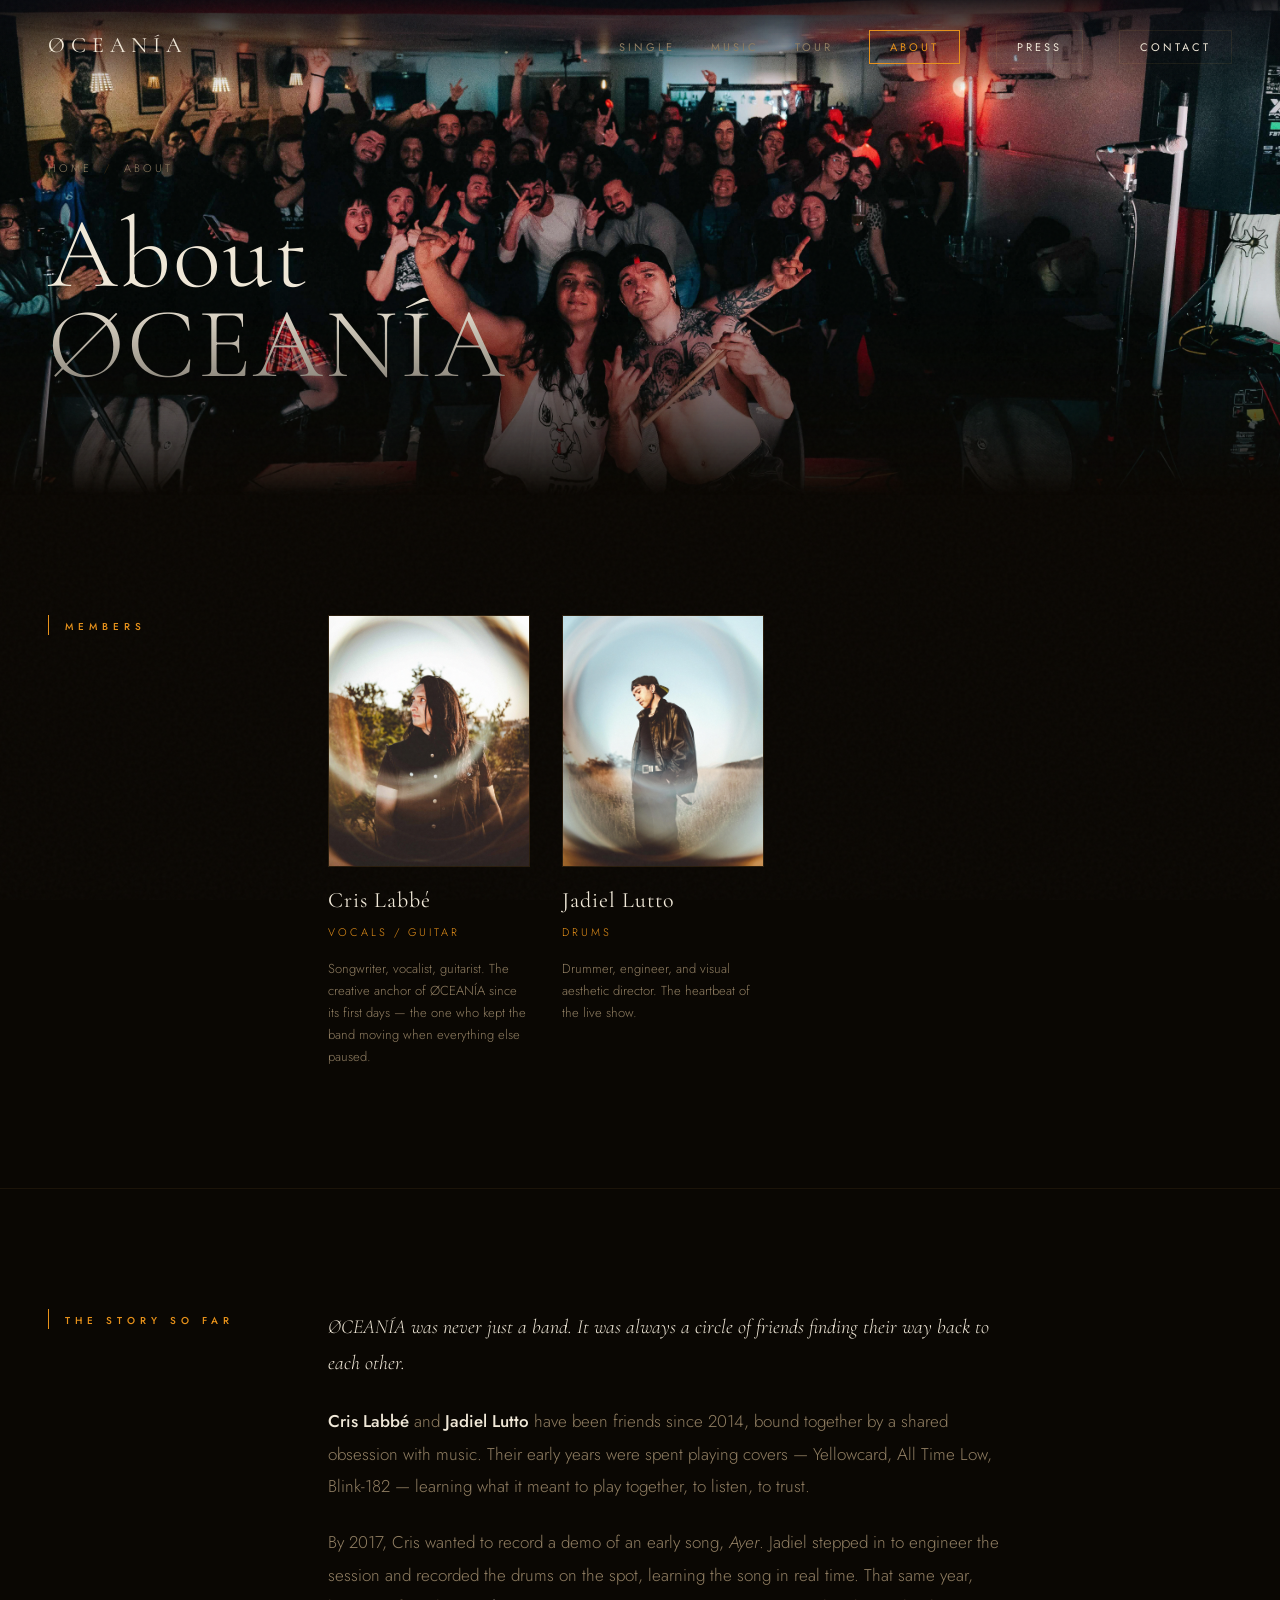
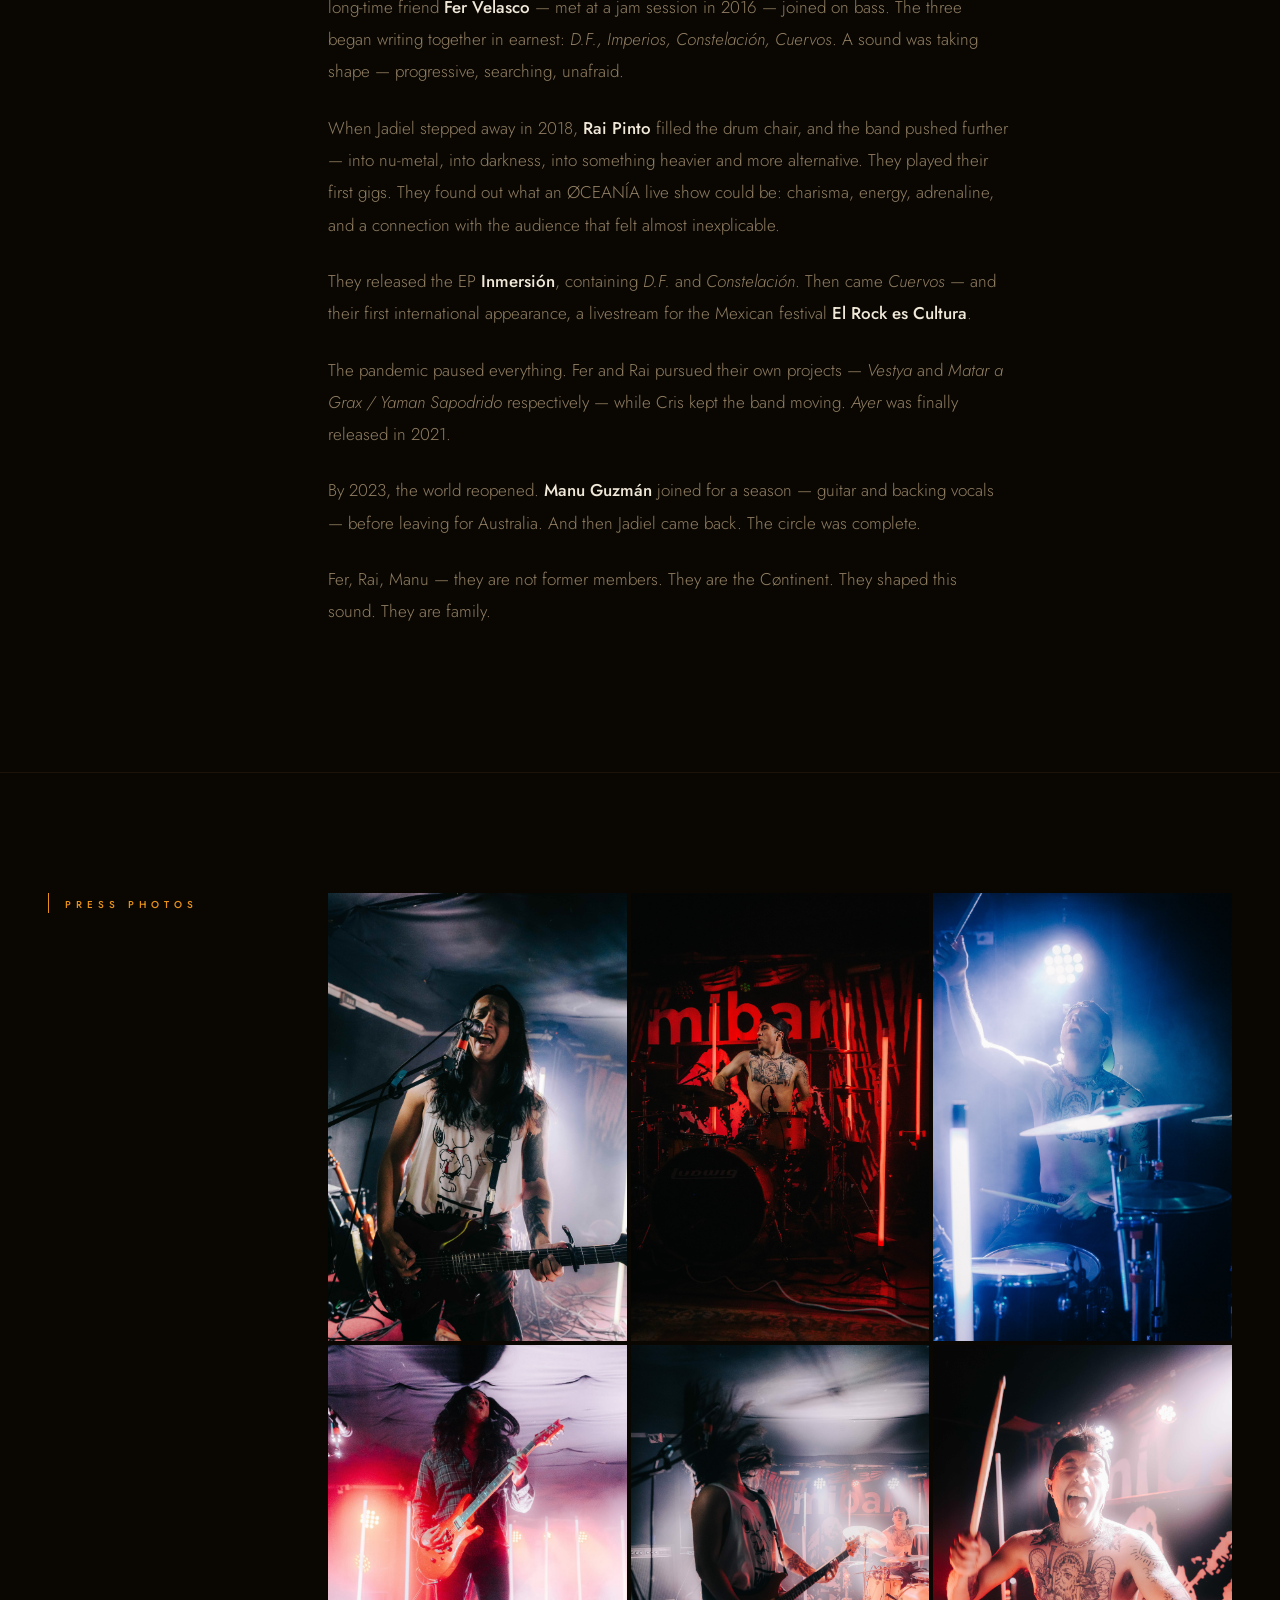
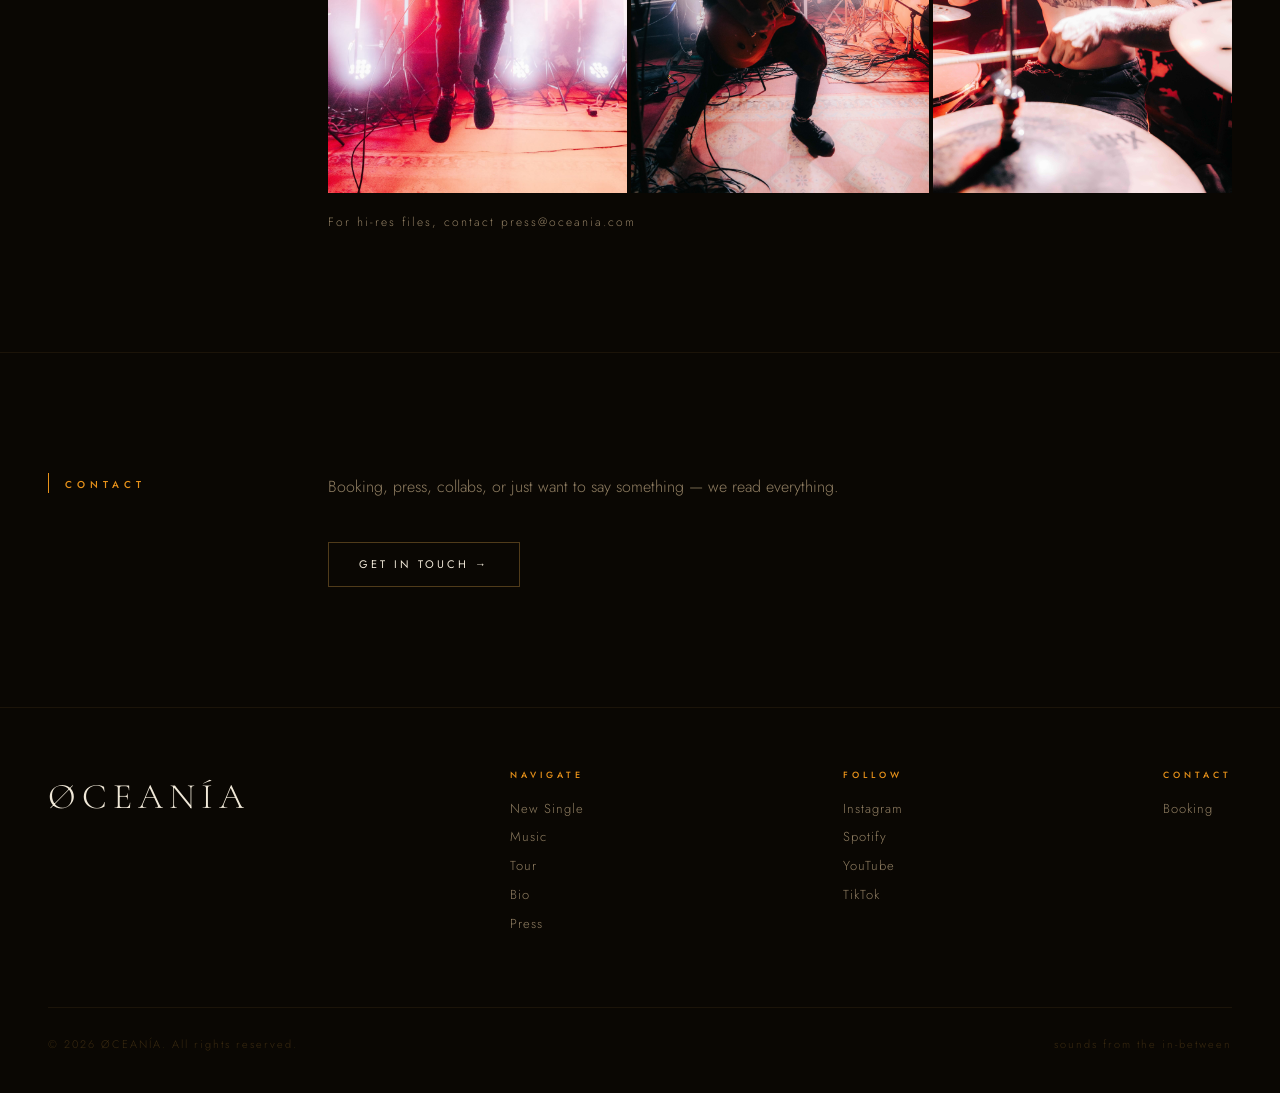
==== commit 0a2aa41a: "Add files via upload" ====
--- a/bio.html
+++ b/bio.html
@@ -1,24 +1,8 @@
 <!DOCTYPE html>
 <!--
   ============================================================
-  ØCEANÍA — Bio / Press Page
+  ØCEANÍA — Bio Page
   FILE: bio.html
-  ============================================================
-
-  PAGE STRUCTURE:
-  1. <head>             → Meta tags, fonts, linked stylesheet
-  2. <nav>              → Fixed navigation bar
-  3. .page-hero         → Title banner
-  4. #story-so-far      → The Story So Far — band history
-  5. #story-right-now   → The Story Right Now — current chapter / press
-  6. #members           → Cris & Jadiel + the extended family
-  7. #photos            → Press photo gallery
-  8. #contact           → Booking and press contacts
-  9. <footer>           → Footer
-
-  LINKED FILES:
-  - styles.css  → all visual styles
-  - script.js   → nav scroll + reveal animations
   ============================================================
 -->
 <html lang="en">
@@ -27,17 +11,11 @@
   <meta name="viewport" content="width=device-width, initial-scale=1.0">
   <meta name="description" content="ØCEANÍA — The story of Cris Labbé and Jadiel Lutto. Bio, press, and contact.">
   <title>ØCEANÍA — About</title>
-
   <link href="https://fonts.googleapis.com/css2?family=Cormorant+Garamond:ital,wght@0,300;0,400;0,600;1,300;1,400&family=Jost:wght@200;300;400;500&display=swap" rel="stylesheet">
   <link rel="stylesheet" href="styles.css">
 </head>
 <body>
 
-  <!-- ============================================================
-       NAVIGATION
-       Same structure as index.html.
-       "nav-active" highlights the current page.
-  ============================================================ -->
   <nav class="nav" id="main-nav">
     <a href="index.html" class="nav-logo">ØCEANÍA</a>
     <ul class="nav-links">
@@ -51,36 +29,23 @@
   </nav>
 
 
-  <!-- ============================================================
-       PAGE HERO / TITLE BANNER
-  ============================================================ -->
   <header class="page-hero bio-page-hero">
     <div class="page-hero-inner">
-
       <div class="breadcrumb">
         <a href="index.html">Home</a>
         <span class="breadcrumb-sep">/</span>
         <span>About</span>
       </div>
-
       <h1 class="page-hero-title">About <br> ØCEANÍA</h1>
-
       <p class="page-hero-sub">
-        The story of ØCEANÍA — where they come from,
-        where they are, and where they're going.
-      </p>
-
+      
     </div>
   </header>
 
-<!-- ============================================================
-       SECTION 3: THE MEMBERS
-       ============================================================
-       TO ADD PHOTOS — replace .member-photo-placeholder with:
-       <img src="images/cris.jpg" alt="Cris Labbé">
-  ============================================================ -->
+
+  <!-- MEMBERS -->
   <section class="bio-section" id="members">
-    <div class="two-col reveal">
+    <div class="two-col">
 
       <div class="col-label">
         <p class="col-label-text">Members</p>
@@ -89,12 +54,9 @@
       <div>
         <div class="members-grid">
 
-          <!-- CRIS LABBÉ -->
           <div class="member-card">
             <div class="member-photo">
               <img src="images/Members/member-cris-racconto.jpg" alt="Cris Labbé">
-              <div class="member-photo-placeholder">
-              </div>
             </div>
             <p class="member-name">Cris Labbé</p>
             <p class="member-role">Vocals / Guitar</p>
@@ -105,36 +67,28 @@
             </p>
           </div>
 
-          <!-- JADIEL LUTTO -->
           <div class="member-card">
             <div class="member-photo">
-                <img src="images/Members/member-jadiel-racconto.jpg" alt="Jadiel Lutto">
-              <div class="member-photo-placeholder">
-                <p class="photo-hint"></p>
-              </div>
+              <img src="images/Members/member-jadiel-racconto.jpg" alt="Jadiel Lutto">
             </div>
             <p class="member-name">Jadiel Lutto</p>
             <p class="member-role">Drums</p>
             <p class="member-bio">
-              Friends with Cris since 2014. Stepped away,
-              came back, and completed the seal. The heartbeat
-              of the live show.
+             Drummer, engineer, and visual aesthetic director. 
+             The heartbeat of the live show.
             </p>
           </div>
 
         </div>
-      </section>
-  
-
-  <!-- ============================================================
-       SECTION 1: THE STORY SO FAR
-       ============================================================
-       The full band history.
-       Named as a nod to The Story So Far — intentional reference.
-       Update this as the band's history grows.
-  ============================================================ -->
+      </div>
+
+    </div>
+  </section>
+
+
+  <!-- THE STORY SO FAR -->
   <section class="bio-section" id="story-so-far">
-    <div class="two-col reveal">
+    <div class="two-col">
 
       <div class="col-label">
         <p class="col-label-text">The Story So Far</p>
@@ -142,7 +96,6 @@
 
       <div class="bio-text">
 
-        <!-- Opening pull quote — the emotional core -->
         <p>
           ØCEANÍA was never just a band. It was always a circle
           of friends finding their way back to each other.
@@ -206,23 +159,14 @@
         </p>
 
       </div>
-    </div>
-  </section>
-
-
-  
-
-  
-
-
-  <!-- ============================================================
-       SECTION 4: PRESS PHOTOS
-       ============================================================
-       TO USE REAL PHOTOS — replace .press-photo-inner with:
-       <img src="images/press-1.jpg" alt="ØCEANÍA" style="width:100%;height:100%;object-fit:cover;">
-  ============================================================ -->
+
+    </div>
+  </section>
+
+
+  <!-- PRESS PHOTOS -->
   <section class="bio-section" id="photos">
-    <div class="two-col reveal">
+    <div class="two-col">
 
       <div class="col-label">
         <p class="col-label-text">Press Photos</p>
@@ -266,7 +210,7 @@
             </div>
           </div>
 
-             <div class="press-photo">
+          <div class="press-photo">
             <img src="images/Live/live-oceania-6.jpeg" alt="ØCEANÍA" style="width:100%;height:100%;object-fit:cover;">
             <div class="press-photo-overlay">
               <a href="images/Live/live-oceania-6.jpeg" class="photo-download-hint" download>Download ↓</a>
@@ -284,13 +228,9 @@
   </section>
 
 
-
-  <!-- ============================================================
-       SECTION 5: CONTACT CTA
-       Form lives on contact.html
-  ============================================================ -->
+  <!-- CONTACT CTA -->
   <section class="bio-section" id="contact">
-    <div class="two-col reveal">
+    <div class="two-col">
 
       <div class="col-label">
         <p class="col-label-text">Contact</p>
@@ -308,29 +248,17 @@
   </section>
 
 
-
-   <!-- ============================================================
-       FOOTER
-  ============================================================ -->
   <footer>
     <div class="footer-top">
-
-      <!-- Band name / logo -->
       <div class="footer-logo">ØCEANÍA</div>
-
-      <!-- Navigation column -->
       <div class="footer-col">
         <h4>Navigate</h4>
-        <a href="#single">New Single</a>
-        <a href="#music">Music</a>
-        <a href="#tour">Tour</a>
-        <!-- Link to the separate bio page -->
+        <a href="index.html#single">New Single</a>
+        <a href="index.html#music">Music</a>
+        <a href="index.html#tour">Tour</a>
         <a href="bio.html">Bio</a>
         <a href="press.html">Press</a>
       </div>
-
-      <!-- Social links column -->
-      <!-- Replace # with your actual social media profile URLs -->
       <div class="footer-col">
         <h4>Follow</h4>
         <a href="https://www.instagram.com/oceania_banda/" target="_blank" rel="noopener">Instagram</a>
@@ -338,23 +266,17 @@
         <a href="https://www.youtube.com/channel/UCTxrDLlP-fS4F4I4i0163rA" target="_blank" rel="noopener">YouTube</a>
         <a href="https://www.tiktok.com/@oceania_music" target="_blank" rel="noopener">TikTok</a>
       </div>
-
-      <!-- Contact column -->
       <div class="footer-col">
         <h4>Contact</h4>
-        <!-- Replace with real email addresses -->
         <a href="mailto:dahlia.ruizvera@gmail.com">Booking</a>
       </div>
-
-    </div>
-
-    <!-- Bottom bar: copyright + tagline -->
+    </div>
     <div class="footer-bottom">
       <p class="footer-copy">© 2026 ØCEANÍA. All rights reserved.</p>
       <p class="footer-copy">sounds from the in-between</p>
     </div>
-
   </footer>
+
   <script src="script.js"></script>
 </body>
 </html>
--- a/styles.css
+++ b/styles.css
@@ -1155,46 +1155,132 @@
    — All breakpoint overrides in one place for easy maintenance.
 ============================================================ */
 @media (max-width: 900px) {
+
+  /* --- NAV --- */
   .nav,
   .nav.nav-scrolled { padding: 20px 24px; }
-
   /* Nav links hidden on mobile — TODO: add hamburger menu */
   .nav-links { display: none; }
 
-  .featured-single-inner {
-    grid-template-columns: 1fr;
-    gap: 40px;
-  }
-
+  /* --- INDEX PAGE SECTIONS --- */
   .hero-content { padding: 0 24px 80px; }
 
-  .singles-section,
-  .tour-section,
-  .featured-single,
-  .band-intro-section,
-  .continent-section { padding: 80px 24px; }
-
+  .featured-single { padding: 80px 24px; }
+  .featured-single-inner { grid-template-columns: 1fr; gap: 40px; }
+
+  .band-intro-section { padding: 80px 24px; }
+  .band-intro-body { font-size: 22px; }
+
+  .singles-section { padding: 80px 24px; }
+  .singles-grid { grid-template-columns: repeat(auto-fill, minmax(160px, 1fr)); }
+
+  .tour-section { padding: 80px 24px; }
   .tour-row { grid-template-columns: 100px 1fr; }
   .tour-ticket { display: none; }
 
+  .continent-section { padding: 80px 24px; }
+
+  /* --- FOOTER --- */
+  footer { padding: 48px 24px 32px; }
   .footer-top { flex-direction: column; gap: 32px; }
-  footer { padding: 48px 24px 32px; }
   .footer-bottom { flex-direction: column; gap: 12px; text-align: center; }
 
-  /* Bio / press / contact pages */
+  /* --- PAGE HERO (bio, press, contact) --- */
   .page-hero { padding: 120px 24px 60px; }
+  /* Hide the giant decorative BIO/HI background text on mobile */
   .page-hero::before { display: none; }
-  .bio-section { padding: 80px 24px; }
-  .two-col { grid-template-columns: 1fr; gap: 32px; }
+  .page-hero-title { font-size: clamp(44px, 12vw, 80px); }
+
+  /* --- BIO / PRESS / CONTACT SECTIONS --- */
+  .bio-section { padding: 60px 24px; }
+
+  /* Stack the two-column label+content layout to single column */
+  .two-col {
+    display: flex;
+    flex-direction: column;
+    gap: 24px;
+  }
+
+  /* Label no longer needs to be sticky when stacked */
   .col-label { position: static; }
-  .members-grid { grid-template-columns: repeat(auto-fill, minmax(160px, 1fr)); }
-  .photos-grid { grid-template-columns: 1fr 1fr; }
-  .press-photo:first-child { grid-row: span 1; }
+
+  /* Bio text slightly smaller on mobile */
+  .bio-text p { font-size: 15px; }
+  .bio-text p:first-child { font-size: 17px; }
+
+  /* Members grid — 2 cards side by side on tablet, 1 col on phone */
+  .members-grid { grid-template-columns: 1fr 1fr; gap: 20px; }
+
+  /* Live photos — 2 columns on mobile */
+  .photos-grid {
+    grid-template-columns: 1fr 1fr;
+    gap: 4px;
+  }
+  .photos-grid .press-photo { aspect-ratio: 2/3; }
+
+  /* Press photos — stack to single column on mobile */
+  .press-photos-grid {
+    grid-template-columns: 1fr 1fr;
+    grid-template-rows: auto;
+  }
+  /* Remove the spanning first photo — all equal on mobile */
+  .press-photos-grid .press-photo:first-child {
+    grid-row: span 1;
+    aspect-ratio: 4/3;
+  }
+  .press-photos-grid .press-photo:not(:first-child) {
+    aspect-ratio: 4/3;
+  }
 }
 
 @media (max-width: 600px) {
+  /* Members go single column on small phones */
+  .members-grid { grid-template-columns: 1fr; max-width: 280px; }
+
+  /* Live photos — single column on very small phones */
+  .photos-grid { grid-template-columns: 1fr; }
+  .photos-grid .press-photo { aspect-ratio: 3/2; }
+
+  /* Press photos — single column on small phones */
+  .press-photos-grid { grid-template-columns: 1fr; }
+  .press-photos-grid .press-photo,
+  .press-photos-grid .press-photo:first-child { aspect-ratio: 3/2; }
+
+  /* Contact form — stack name/email fields */
   .form-row { grid-template-columns: 1fr; }
   .form-submit { align-self: stretch; text-align: center; }
+
+  /* EPK table — stack key/value on small screens */
+  .epk-key { display: block; padding-bottom: 4px; }
+  .epk-table tr { display: flex; flex-direction: column; padding: 16px 0; }
+}
+
+@media (max-width: 900px) {
+  /* Already revealed — skip animation on mobile to avoid content disappearing */
+  .reveal,
+  .reveal-left,
+  .reveal-right,
+  .reveal-children {
+    opacity: 1;
+    transform: none;
+    transition: none;
+  }
+}
+
+@media (max-width: 900px) {
+  .reveal,
+  .reveal.revealed,
+  .reveal-left,
+  .reveal-left.revealed,
+  .reveal-right,
+  .reveal-right.revealed,
+  .reveal-children,
+  .reveal-children.revealed,
+  .reveal-children > * {
+    opacity: 1 !important;
+    transform: none !important;
+    transition: none !important;
+  }
 }
 
 
